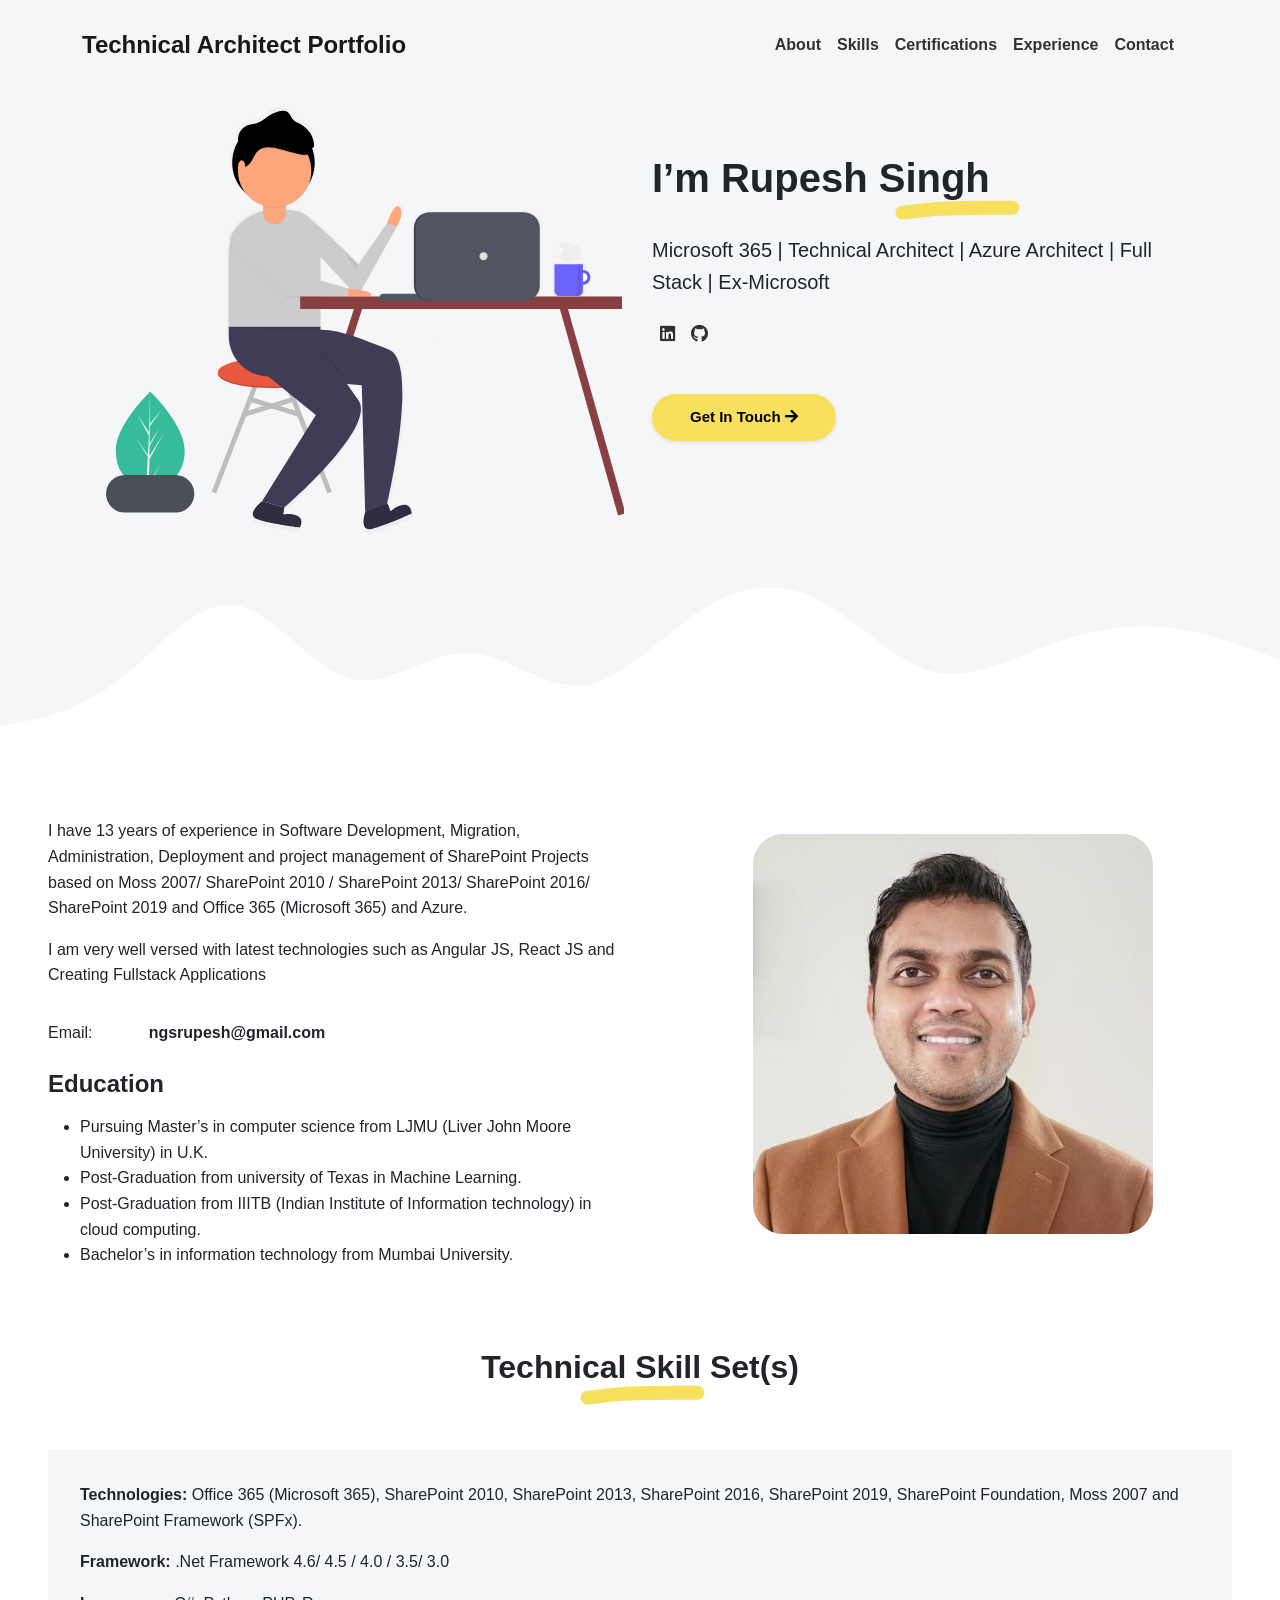
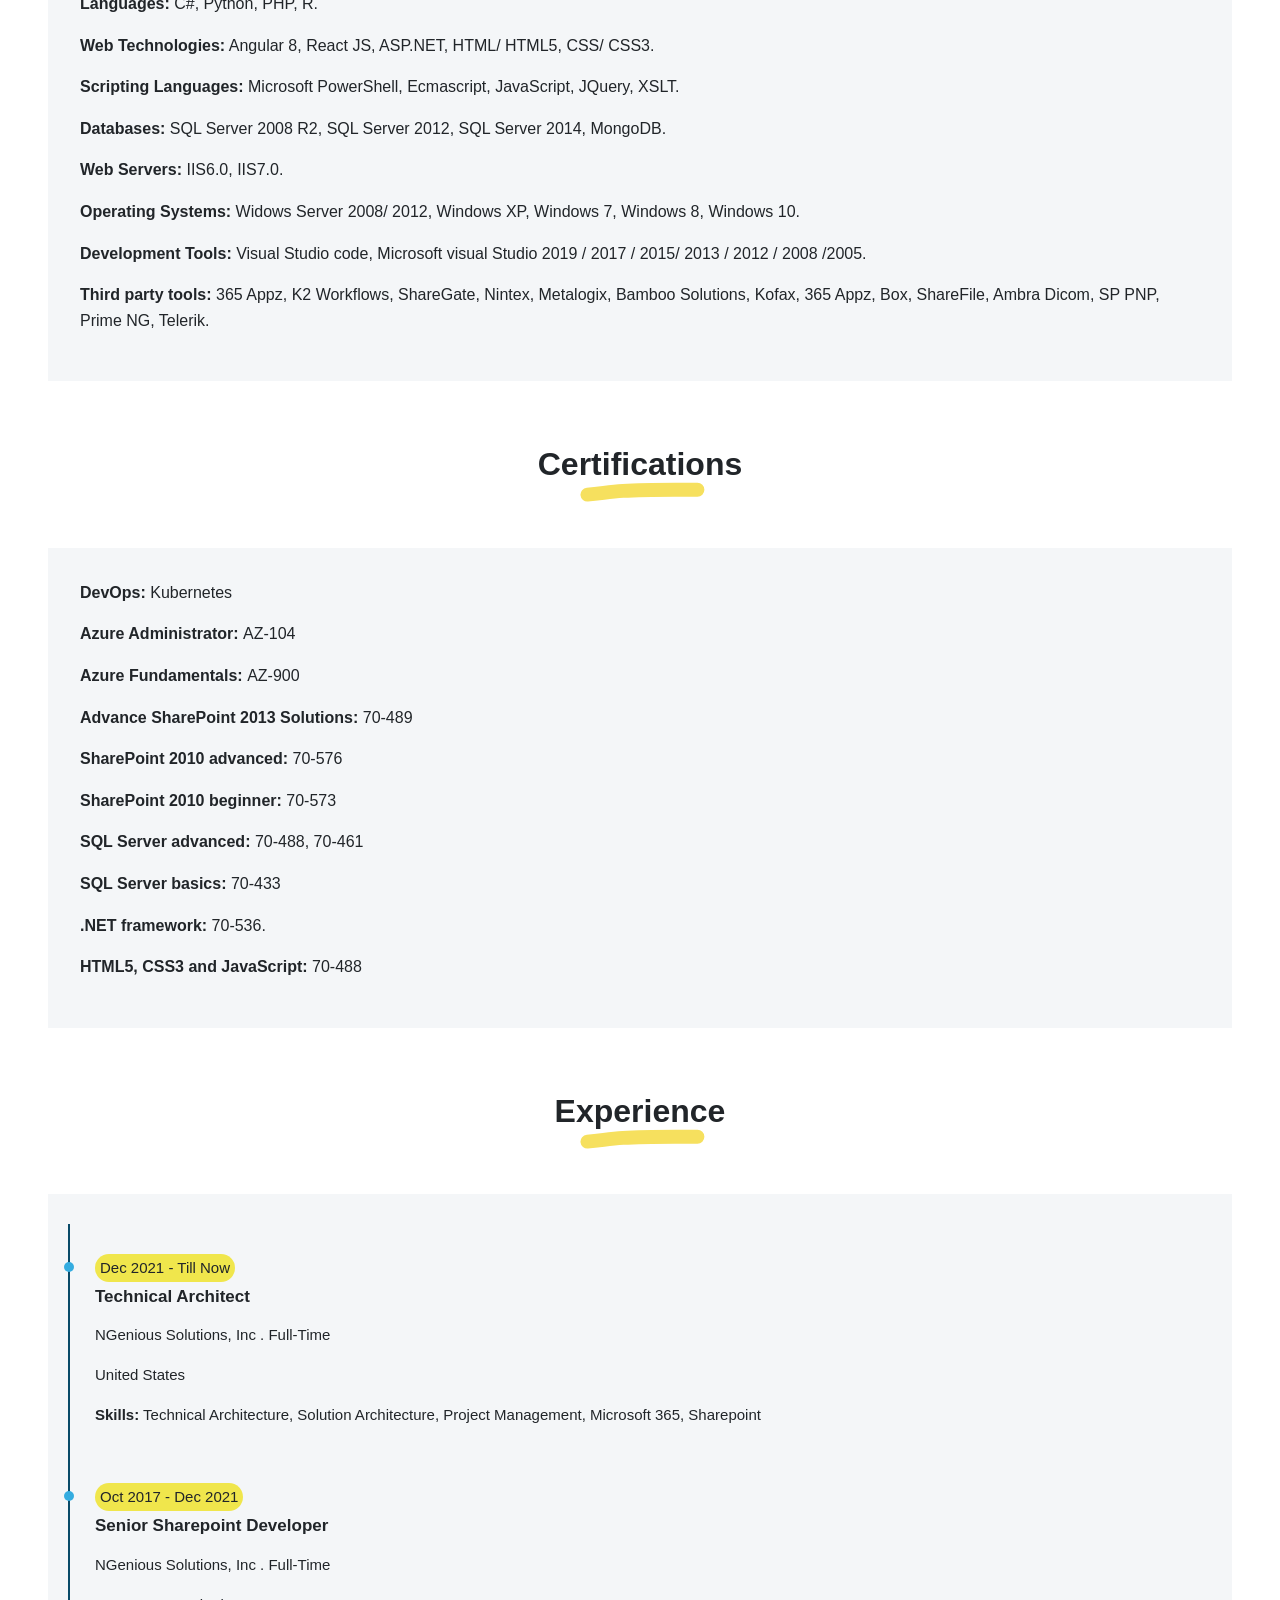
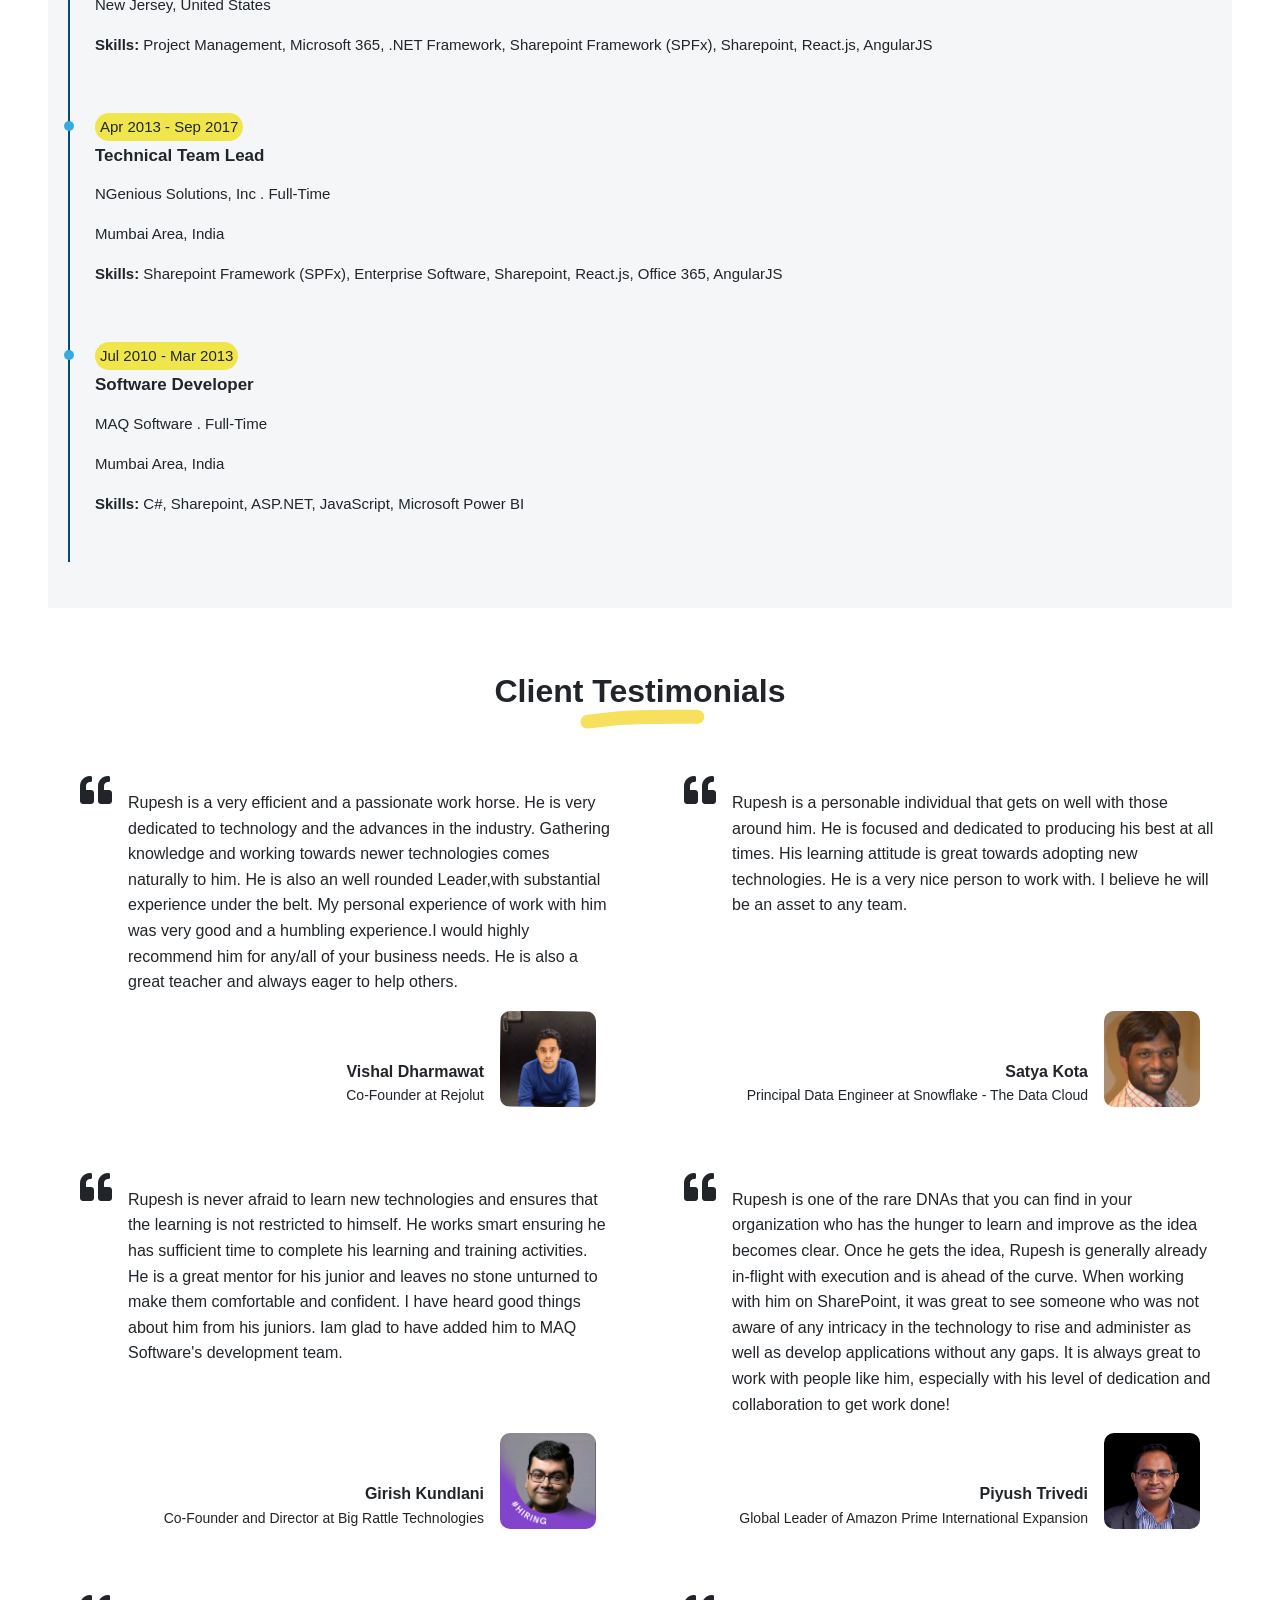
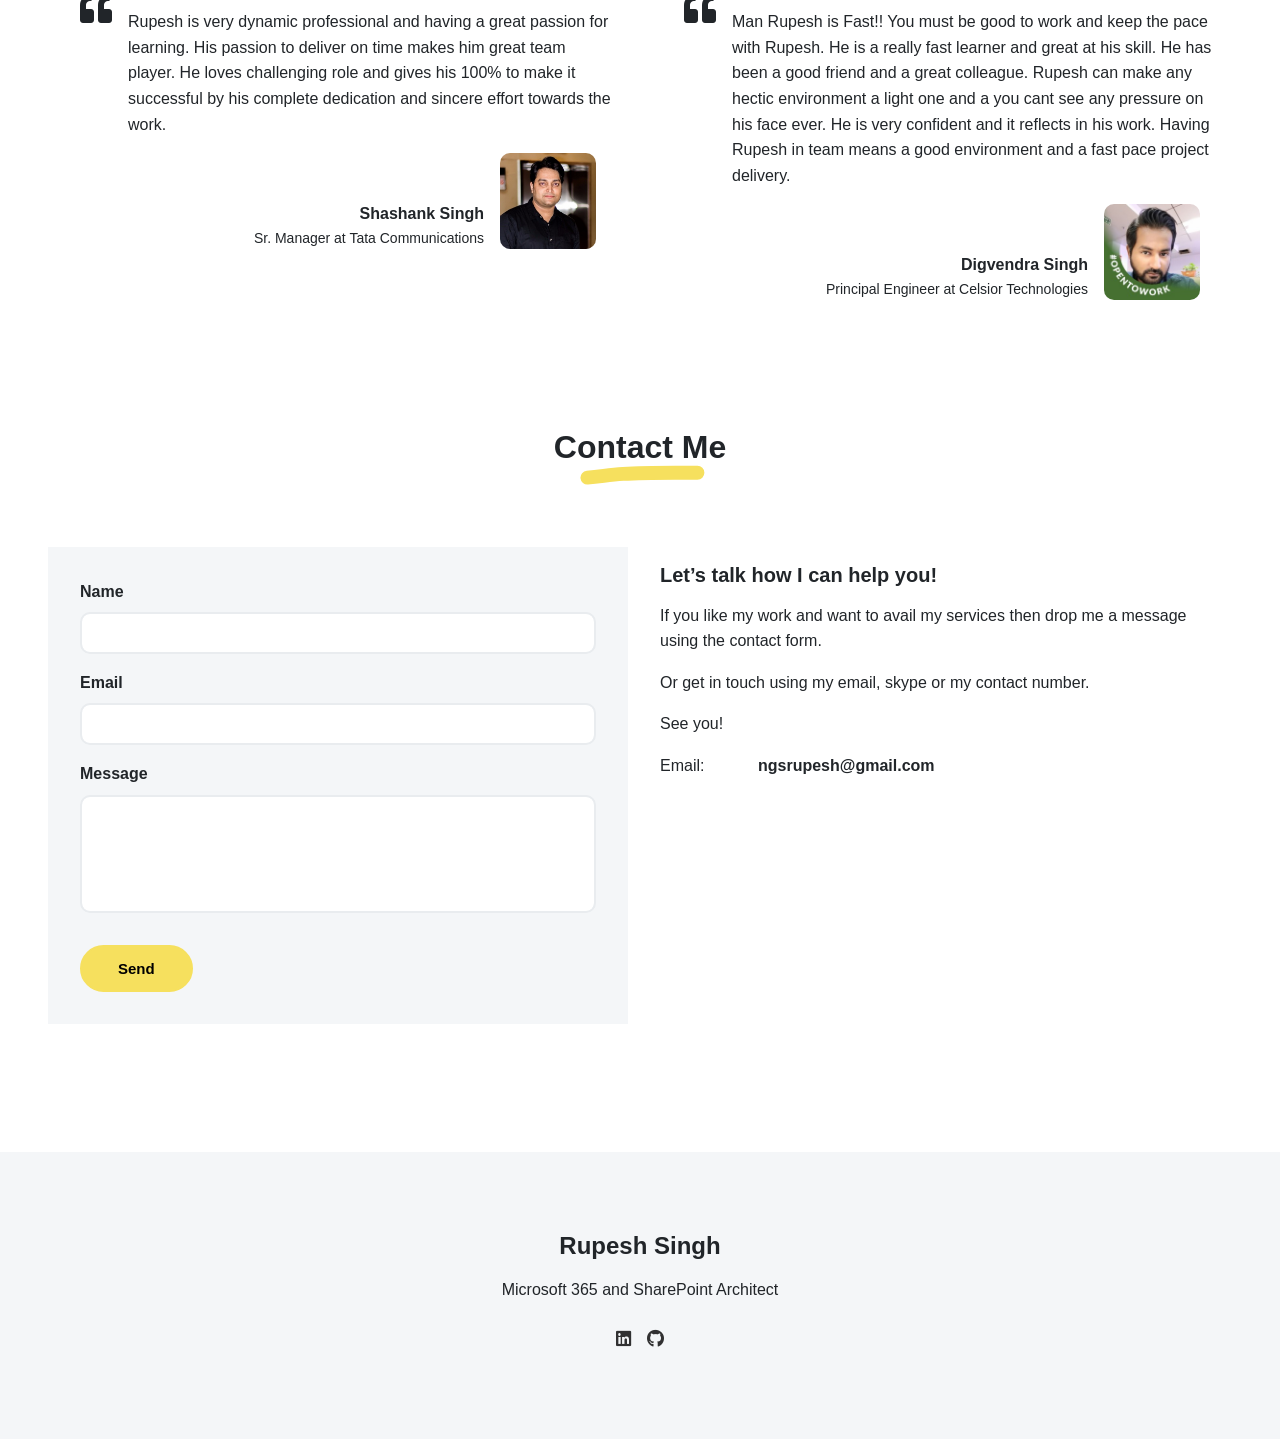
==== index.html @ b4a926d3 "first commit" ====
<!DOCTYPE html>
<html lang="en">

<head>
    <meta charset="UTF-8">
    <meta http-equiv="X-UA-Compatible" content="IE=edge">
    <meta name="viewport" content="width=device-width, initial-scale=1.0">
    <title>Technical Architect Portfolio</title>
    <link href="./css/all.min.css?ver=1.2.0" rel="stylesheet">
    <link href="./css/bootstrap-icons.css?ver=1.2.0" rel="stylesheet">
    <link href="./css/bootstrap.min.css?ver=1.2.0" rel="stylesheet">
    <link href="./css/aos.css?ver=1.2.0" rel="stylesheet">
    <link href="./css/main.css?ver=1.2.0" rel="stylesheet">
</head>

<body id="top" data-aos-easing="ease-in-out" data-aos-duration="600" data-aos-delay="0"
    data-new-gr-c-s-check-loaded="14.1087.0" data-gr-ext-installed="" style="padding-top: 69px;">
    <header class="bg-light">
        <nav class="navbar navbar-expand-lg navbar-light bg-light fixed-top shadow-sm" id="header-nav"
            role="navigation">
            <div class="container"><a class="link-dark navbar-brand site-title mb-0" href="#">Technical Architect
                    Portfolio</a>
                <button class="navbar-toggler" type="button" data-bs-toggle="collapse"
                    data-bs-target="#navbarSupportedContent" aria-controls="navbarSupportedContent"
                    aria-expanded="false" aria-label="Toggle navigation"><span
                        class="navbar-toggler-icon"></span></button>
                <div class="collapse navbar-collapse" id="navbarSupportedContent">
                    <ul class="navbar-nav ms-auto me-2">
                        <li class="nav-item"><a class="nav-link" href="#about">About</a></li>
                        <li class="nav-item"><a class="nav-link" href="#skills">Skills</a></li>
                        <li class="nav-item"><a class="nav-link" href="#certifications">Certifications</a></li>
                        <li class="nav-item"><a class="nav-link" href="#experience">Experience</a></li>
                        <li class="nav-item"><a class="nav-link" href="#contact">Contact</a></li>
                    </ul>
                </div>
            </div>
        </nav>
    </header>
    <div class="page-content">
        <div id="content">
            <header>
                <div class="cover bg-light">
                    <div class="container px-3">
                        <div class="row">
                            <div class="col-lg-6 p-2"><img class="img-fluid" src="images/hello3.svg" alt="hello"></div>
                            <div class="col-lg-6">
                                <div class="mt-5">
                                    <h1 class="intro-title marker aos-init aos-animate" data-aos="fade-left"
                                        data-aos-delay="50">I’m Rupesh Singh</h1>
                                    <p class="lead fw-normal mt-3 aos-init aos-animate" data-aos="fade-up"
                                        data-aos-delay="100">Microsoft 365 | Technical Architect | Azure Architect |
                                        Full Stack | Ex-Microsoft</p>
                                    <div class="social-nav aos-init aos-animate" data-aos="fade-up"
                                        data-aos-delay="200">
                                        <nav role="navigation">
                                            <ul class="nav justify-content-left">
                                                <li class="nav-item"><a class="nav-link"
                                                        href="https://www.linkedin.com/in/rupeshdsingh/"
                                                        title="LinkedIn"><i class="fab fa-linkedin"></i><span
                                                            class="menu-title sr-only">LinkedIn</span></a></li>
                                                <li class="nav-item"><a class="nav-link"
                                                        href="https://github.com/rupache/" title="GitHub"><i
                                                            class="fab fa-github"></i><span
                                                            class="menu-title sr-only">GitHub</span></a></li>
                                            </ul>
                                        </nav>
                                    </div>
                                    <div class="mt-3 aos-init aos-animate" data-aos="fade-up" data-aos-delay="200"><a
                                            class="btn btn-primary shadow-sm mt-1 hover-effect" href="#contact">Get In
                                            Touch <i class="fas fa-arrow-right"></i></a></div>
                                </div>
                            </div>
                        </div>
                    </div>
                </div>
                <div class="wave-bg"></div>
            </header>
            <div class="section pt-4 px-3 px-lg-4" id="about">
                <div class="container-narrow">
                    <div class="row">
                        <div class="col-md-6">
                            <p>I have 13 years of experience in Software Development, Migration, Administration,
                                Deployment and
                                project management of SharePoint Projects based on Moss 2007/ SharePoint 2010 /
                                SharePoint 2013/
                                SharePoint 2016/ SharePoint 2019 and Office 365 (Microsoft 365) and Azure.</p>
                            <p>I am very well versed with latest technologies such as Angular JS, React JS and Creating
                                Fullstack Applications</p>
                            <div class="row mt-3">
                                <div class="col-sm-2">
                                    <div class="pb-1">Email:</div>
                                </div>
                                <div class="col-sm-10">
                                    <div class="pb-1 fw-bolder">ngsrupesh@gmail.com</div>
                                </div>
                                <div>
                                    <h4 class="h4 my-2">Education</h4>
                                    <p>
                                    <ul>
                                        <li>Pursuing Master’s in computer science from LJMU (Liver John Moore
                                            University) in U.K.</li>
                                        <li>Post-Graduation from university of Texas in Machine Learning.</li>
                                        <li>Post-Graduation from IIITB (Indian Institute of Information technology) in
                                            cloud computing.</li>
                                        <li>Bachelor’s in information technology from Mumbai University.</li>
                                    </ul>
                                    </p>
                                </div>
                            </div>
                        </div>
                        <div class="col-md-5 offset-md-1 aos-init aos-animate" data-aos="fade-left"
                            data-aos-delay="100"><img class="avatar img-fluid mt-2" src="images/avatar.jfif" width="400"
                                height="400" alt="Rupesh Singh"></div>
                    </div>
                </div>
            </div>
            <div class="section px-3 px-lg-4 pt-5" id="skills">
                <div class="container-narrow">
                    <div class="text-center mb-5">
                        <h2 class="marker marker-center">Technical Skill Set(s)</h2>
                    </div>
                    <div class="bg-light p-3">
                        <p><strong>Technologies:</strong> Office 365 (Microsoft 365), SharePoint 2010, SharePoint 2013,
                            SharePoint
                            2016, SharePoint 2019, SharePoint Foundation, Moss 2007 and SharePoint Framework (SPFx).
                        </p>
                        <p>
                            <strong>Framework:</strong> .Net Framework 4.6/ 4.5 / 4.0 / 3.5/ 3.0
                        </p>
                        <p>
                            <strong>Languages:</strong> C#, Python, PHP, R.
                        </p>
                        <p>
                            <strong>Web Technologies:</strong> Angular 8, React JS, ASP.NET, HTML/ HTML5, CSS/ CSS3.
                        </p>
                        <p>
                            <strong>Scripting Languages:</strong> Microsoft PowerShell, Ecmascript, JavaScript, JQuery,
                            XSLT.
                        </p>
                        <p>
                            <strong>Databases:</strong> SQL Server 2008 R2, SQL Server 2012, SQL Server 2014, MongoDB.
                        </p>
                        <p>
                            <strong>Web Servers:</strong> IIS6.0, IIS7.0.
                        </p>
                        <p>
                            <strong>Operating Systems:</strong> Widows Server 2008/ 2012, Windows XP, Windows 7, Windows
                            8,
                            Windows 10.
                        </p>
                        <p>
                            <strong>Development Tools:</strong> Visual Studio code, Microsoft visual Studio 2019 / 2017
                            /
                            2015/
                            2013 / 2012 / 2008 /2005.
                        </p>
                        <p>
                            <strong>Third party tools:</strong> 365 Appz, K2 Workflows, ShareGate, Nintex, Metalogix,
                            Bamboo
                            Solutions, Kofax, 365 Appz, Box, ShareFile, Ambra Dicom, SP PNP, Prime NG, Telerik.
                        </p>
                    </div>
                </div>
            </div>
            <div class="section px-3 px-lg-4 pt-5" id="certifications">
                <div class="container-narrow">
                    <div class="text-center mb-5">
                        <h2 class="marker marker-center">Certifications</h2>
                    </div>
                    <div class="bg-light p-3">
                        <p><strong>DevOps: </strong> Kubernetes
                        </p>
                        <p><strong>Azure Administrator: </strong> AZ-104
                        </p>
                        <p>
                            <strong>Azure Fundamentals: </strong> AZ-900
                        </p>
                        <p>
                            <strong>Advance SharePoint 2013 Solutions:</strong> 70-489
                        </p>
                        <p>
                            <strong>SharePoint 2010 advanced:</strong> 70-576
                        </p>
                        <p>
                            <strong>SharePoint 2010 beginner:</strong> 70-573
                        </p>
                        <p>
                            <strong>SQL Server advanced:</strong> 70-488, 70-461
                        </p>
                        <p>
                            <strong>SQL Server basics:</strong> 70-433
                        </p>                       
                        <p>
                            <strong>.NET framework:</strong> 70-536.
                        </p>
                        <p>
                            <strong>HTML5, CSS3 and JavaScript:</strong> 70-488
                        </p>                        
                    </div>
                </div>
            </div>
            <div class="section px-3 px-lg-4 pt-5" id="experience">
                <div class="container-narrow">
                    <div class="text-center mb-5">
                        <h2 class="marker marker-center">Experience</h2>
                    </div>
                    <div class="timeline">
                        <ul>
                            <li>
                                <span>Dec 2021 - Till Now</span>
                                <div class="content">
                                    <h3>Technical Architect</h3>
                                    <p>NGenious Solutions, Inc . Full-Time</p>
                                    <p>United States</p>
                                    <p><strong>Skills:</strong> Technical Architecture, Solution Architecture, Project
                                        Management, Microsoft 365, Sharepoint</p>
                                </div>
                            </li>
                            <li>
                                <span>Oct 2017 - Dec 2021</span>
                                <div class="content">
                                    <h3>Senior Sharepoint Developer</h3>
                                    <p>NGenious Solutions, Inc . Full-Time</p>
                                    <p>New Jersey, United States</p>
                                    <p><strong>Skills:</strong> Project Management, Microsoft 365, .NET Framework,
                                        Sharepoint Framework (SPFx), Sharepoint, React.js, AngularJS</p>
                                </div>
                            </li>
                            <li>
                                <span>Apr 2013 - Sep 2017</span>
                                <div class="content">
                                    <h3>Technical Team Lead</h3>
                                    <p>NGenious Solutions, Inc . Full-Time</p>
                                    <p>Mumbai Area, India</p>
                                    <p><strong>Skills:</strong> Sharepoint Framework (SPFx), Enterprise Software,
                                        Sharepoint, React.js, Office 365, AngularJS</p>
                                </div>
                            </li>
                            <li>
                                <span>Jul 2010 - Mar 2013</span>
                                <div class="content">
                                    <h3>Software Developer</h3>
                                    <p>MAQ Software . Full-Time</p>
                                    <p>Mumbai Area, India</p>
                                    <p><strong>Skills:</strong> C#, Sharepoint, ASP.NET, JavaScript, Microsoft Power BI
                                    </p>
                                </div>
                            </li>
                        </ul>
                    </div>
                </div>
            </div>
            <div class="section px-3 px-lg-4 pt-5" id="testimonials">
                <div class="container-narrow">
                    <div class="text-center mb-5">
                        <h2 class="marker marker-center">Client Testimonials</h2>
                    </div>
                    <div class="row">
                        <div class="col-md-6 mb-5 aos-init aos-animate" data-aos="fade-right" data-aos-delay="100">
                            <div class="d-flex ms-md-3"><span><i class="fas fa-2x fa-quote-left"></i></span><span
                                    class="m-2">Rupesh is a very efficient and a passionate work horse. He is very
                                    dedicated to technology and the advances in the industry. Gathering knowledge and
                                    working towards newer technologies comes naturally to him.
                                    He is also an well rounded Leader,with substantial experience under the belt. My
                                    personal experience of work with him was very good and a humbling experience.I would
                                    highly recommend him for any/all of your business needs.
                                    He is also a great teacher and always eager to help others.</span></div>
                            <div class="d-flex justify-content-end align-items-end">
                                <div class="text-end me-2">
                                    <div class="fw-bolder">Vishal Dharmawat</div>
                                    <div class="text-small">Co-Founder at Rejolut</div>
                                </div><img class="me-md-3 rounded" src="images/vishal.jfif" width="96" height="96"
                                    alt="client 1">
                            </div>
                        </div>
                        <div class="col-md-6 mb-5 aos-init aos-animate" data-aos="fade-left" data-aos-delay="300">
                            <div class="d-flex ms-md-3"><span><i class="fas fa-2x fa-quote-left"></i></span><span
                                    class="m-2">Rupesh is a personable individual that gets on well with those around
                                    him. He is focused and dedicated to producing his best at all times. His learning
                                    attitude is great towards adopting new technologies. He is a very nice person to
                                    work with. I believe he will be an asset to any team.
                                    <br><br><br><br>
                                </span></div>
                            <div class="d-flex justify-content-end align-items-end">
                                <div class="text-end me-2">
                                    <div class="fw-bolder">Satya Kota</div>
                                    <div class="text-small">Principal Data Engineer at Snowflake - The Data Cloud</div>
                                </div><img class="me-md-3 rounded" src="images/satya.jpg" width="96" height="96"
                                    alt="client 1">
                            </div>
                        </div>
                        <div class="col-md-6 mb-5 aos-init aos-animate" data-aos="fade-right" data-aos-delay="200">
                            <div class="d-flex ms-md-3"><span><i class="fas fa-2x fa-quote-left"></i></span><span
                                    class="m-2">Rupesh is never afraid to learn new technologies and ensures that the
                                    learning is not restricted to himself. He works smart ensuring he has sufficient
                                    time to complete his learning and training activities. He is a great mentor for his
                                    junior and leaves no stone unturned to make them comfortable and confident. I have
                                    heard good things about him from his juniors. Iam glad to have added him to MAQ
                                    Software's development team.
                                    <br><br><br>
                                </span></div>
                            <div class="d-flex justify-content-end align-items-end">
                                <div class="text-end me-2">
                                    <div class="fw-bolder">Girish Kundlani</div>
                                    <div class="text-small">Co-Founder and Director at Big Rattle Technologies</div>
                                </div><img class="me-md-3 rounded" src="images/girish.jfif" width="96" height="96"
                                    alt="client 1">
                            </div>
                        </div>
                        <div class="col-md-6 mb-5 aos-init aos-animate" data-aos="fade-left" data-aos-delay="400">
                            <div class="d-flex ms-md-3"><span><i class="fas fa-2x fa-quote-left"></i></span><span
                                    class="m-2">Rupesh is one of the rare DNAs that you can find in your organization
                                    who has the hunger to learn and improve as the idea becomes clear. Once he gets the
                                    idea, Rupesh is generally already in-flight with execution and is ahead of the
                                    curve. When working with him on SharePoint, it was great to see someone who was not
                                    aware of any intricacy in the technology to rise and administer as well as develop
                                    applications without any gaps. It is always great to work with people like him,
                                    especially with his level of dedication and collaboration to get work done!</span>
                            </div>
                            <div class="d-flex justify-content-end align-items-end">
                                <div class="text-end me-2">
                                    <div class="fw-bolder">Piyush Trivedi</div>
                                    <div class="text-small">Global Leader of Amazon Prime International Expansion
                                    </div>
                                </div><img class="me-md-3 rounded" src="images/piyush.jfif" width="96" height="96"
                                    alt="client 1">
                            </div>
                        </div>
                        <div class="col-md-6 mb-5 aos-init aos-animate" data-aos="fade-left" data-aos-delay="400">
                            <div class="d-flex ms-md-3"><span><i class="fas fa-2x fa-quote-left"></i></span><span
                                    class="m-2">Rupesh is very dynamic professional and having a great passion for
                                    learning. His passion to deliver on time makes him great team player. He loves
                                    challenging role and gives his 100% to make it successful by his complete dedication
                                    and sincere effort towards the work.</span>
                            </div>
                            <div class="d-flex justify-content-end align-items-end">
                                <div class="text-end me-2">
                                    <div class="fw-bolder">Shashank Singh</div>
                                    <div class="text-small">Sr. Manager at Tata Communications
                                    </div>
                                </div><img class="me-md-3 rounded" src="images/Shashank.jpg" width="96" height="96"
                                    alt="client 1">
                            </div>
                        </div>
                        <div class="col-md-6 mb-5 aos-init aos-animate" data-aos="fade-left" data-aos-delay="400">
                            <div class="d-flex ms-md-3"><span><i class="fas fa-2x fa-quote-left"></i></span><span
                                    class="m-2">Man Rupesh is Fast!! You must be good to work and keep the pace with
                                    Rupesh. He is a really fast learner and great at his skill. He has been a good
                                    friend and a great colleague. Rupesh can make any hectic environment a light one and
                                    a you cant see any pressure on his face ever. He is very confident and it reflects
                                    in his work. Having Rupesh in team means a good environment and a fast pace project
                                    delivery.</span>
                            </div>
                            <div class="d-flex justify-content-end align-items-end">
                                <div class="text-end me-2">
                                    <div class="fw-bolder">Digvendra Singh</div>
                                    <div class="text-small">Principal Engineer at Celsior Technologies
                                    </div>
                                </div><img class="me-md-3 rounded" src="images/digvendra.jpg" width="96" height="96"
                                    alt="client 1">
                            </div>
                        </div>
                    </div>
                </div>
            </div>
            <div class="section px-2 px-lg-4 pb-4 pt-5 mb-5" id="contact">
                <div class="container-narrow">
                    <div class="text-center mb-5">
                        <h2 class="marker marker-center">Contact Me</h2>
                    </div>
                    <div class="row">
                        <div class="col-md-6 aos-init aos-animate" data-aos="zoom-in" data-aos-delay="100">
                            <div class="bg-light my-2 p-3 pt-2">
                                <form action="https://formspree.io/f/mgeqjgwg" method="POST">
                                    <div class="form-group my-2">
                                        <label for="name" class="form-label fw-bolder">Name</label>
                                        <input class="form-control" type="text" id="name" name="name" required="">
                                    </div>
                                    <div class="form-group my-2">
                                        <label for="email" class="form-label fw-bolder">Email</label>
                                        <input class="form-control" type="email" id="email" name="_replyto" required="">
                                    </div>
                                    <div class="form-group my-2">
                                        <label for="message" class="form-label fw-bolder">Message</label>
                                        <textarea class="form-control" style="resize: none;" id="message" name="message"
                                            rows="4" required=""></textarea>
                                    </div>
                                    <button class="btn btn-primary mt-2" type="submit">Send</button>
                                </form>
                            </div>
                        </div>
                        <div class="col-md-6 aos-init aos-animate" data-aos="fade-left" data-aos-delay="300">
                            <div class="mt-3 px-1">
                                <div class="h5">Let’s talk how I can help you!</div>
                                <p>If you like my work and want to avail my services then drop me a message using the
                                    contact form. </p>
                                <p>Or get in touch using my email, skype or my contact number.</p>
                                <p>See you!</p>
                            </div>
                            <div class="mt-53 px-1">
                                <div class="row">
                                    <div class="col-sm-2">
                                        <div class="pb-1">Email:</div>
                                    </div>
                                    <div class="col-sm-10">
                                        <div class="pb-1 fw-bolder">ngsrupesh@gmail.com</div>
                                    </div>
                                </div>
                            </div>
                        </div>
                    </div>
                </div>
            </div>
            <footer class="pt-4 pb-4 text-center bg-light">
                <div class="container">
                    <div class="my-3">
                        <div class="h4">Rupesh Singh</div>
                        <p>Microsoft 365 and SharePoint Architect</p>
                        <div class="social-nav">
                            <nav role="navigation">
                                <ul class="nav justify-content-center">
                                    <li class="nav-item"><a class="nav-link"
                                            href="https://www.linkedin.com/in/rupeshdsingh/" title="LinkedIn"><i
                                                class="fab fa-linkedin"></i><span
                                                class="menu-title sr-only">LinkedIn</span></a></li>
                                    <li class="nav-item"><a class="nav-link" href="https://github.com/rupache/"
                                            title="GitHub"><i class="fab fa-github"></i><span
                                                class="menu-title sr-only">GitHub</span></a></li>
                                </ul>
                            </nav>
                        </div>
                    </div>
                </div>
            </footer>
        </div>
    </div>
    <div id="scrolltop" style="visibility: visible; opacity: 1;"><a class="btn btn-secondary" href="#top">
            <span class="icon"><i class="fas fa-angle-up fa-x"></i></span></a>
    </div>
    <script src="./scripts/imagesloaded.pkgd.min.js?ver=1.2.0"></script>
    <script src="./scripts/masonry.pkgd.min.js?ver=1.2.0"></script>
    <script src="./scripts/BigPicture.min.js?ver=1.2.0"></script>
    <script src="./scripts/purecounter.min.js?ver=1.2.0"></script>
    <script src="./scripts/bootstrap.bundle.min.js?ver=1.2.0"></script>
    <script src="./scripts/aos.min.js?ver=1.2.0"></script>
    <script src="./scripts/main.js?ver=1.2.0"></script>
    <script src="./scripts/beacon.min.js"></script>
</body>

</html>
---- css/main.css ----
html,
body {
  overflow-x: hidden;
}

/**
 * Enable smooth scrolling on the whole document
 */
html {
  scroll-behavior: smooth;
}

/**
 * Disable smooth scrolling when users have prefers-reduced-motion enabled
 */
@media screen and (prefers-reduced-motion: reduce) {
  html {
    scroll-behavior: auto;
  }
}

/**
 * Add .section to every anchored element for scroll margin
 */
.section {
  scroll-margin-top: 2rem;
}

/* Header */
.site-title {
  font-size: 1.5rem;
  font-weight: 700;
  line-height: 3rem;
  text-decoration: none;
}

@media (min-width: 48em) {
  .site-title {
    float: left;
  }
}

.nav-link {
  font-weight: 700;
  color: rgba(0, 0, 0, 0.8) !important;
}

.social-nav .nav-link {
  padding: 0 0.5rem;
  font-size: 1.1rem;
  line-height: 2.5rem;
}

.nav-link:hover,
.nav-link:focus,
.active .nav-link {
  color: rgba(0, 0, 0, 0.6) !important;
}

/* Hero (intro) section */
.intro-title {
  font-weight: 800;
}

@-webkit-keyframes animateWave {
  0% {
    transform: scale(1, 0);
  }

  100% {
    transform: scale(1, 1);
  }
}

@keyframes animateWave {
  0% {
    transform: scale(1, 0);
  }

  100% {
    transform: scale(1, 1);
  }
}

.wave-bg {
  display: block;
  height: 220px;
  width: 100%;
  min-width: 600px;
  transform-origin: top;
  -webkit-animation: animateWave 2000ms cubic-bezier(0.23, 1, 0.32, 1) forwards;
  animation: animateWave 2000ms cubic-bezier(0.23, 1, 0.32, 1) forwards;
  background-image: url("../images/wave-bg.svg");
  background-position: center;
  background-repeat: no-repeat;
}

img.avatar {
  border-radius: 30px;
}

/* Masonary grid for portfolio */
.grid:after {
  content: '';
  display: block;
  clear: both;
}

/* Grid Item */
.grid-sizer,
.grid-item {
  width: 100%;
}

.grid-item {
  padding-bottom: 12px;
}

@media (min-width: 48em) {

  .grid-sizer,
  .grid-item {
    width: 25%;
  }

  .grid-item {
    float: left;
    padding: 6px;
  }
}

.grid-item img {
  display: block;
  width: 100%;
  max-width: 100%;
}

/* Portfolio */
.portolio-section .container {
  padding: 0;
}

.portfolio-item {
  position: relative;
  overflow: hidden;
  text-align: center;
  margin: 0;
}

.portfolio-item figcaption {
  position: absolute;
  top: auto;
  bottom: 0;
  left: 0;
  width: 100%;
  padding: 12px;
  background: rgba(255, 255, 255, 0.75);
  transition: transform 0.35s;
  transform: translate3d(0, 100%, 0);
}

.portfolio-item figcaption h4 {
  color: #222;
  font-size: 16px;
  text-transform: uppercase;
  font-weight: 700;
  margin-bottom: 3px;
}

.portfolio-item figcaption p {
  color: #444;
  font-size: 14px;
  font-weight: 600;
  margin-bottom: 0;
}

.portfolio-item:hover figcaption {
  transform: translate3d(0, 0, 0);
}

/* Portolio Caption */
#bp_container .bp-xc {
  background: #F6E05E !important;
}

#bp_caption a {
  text-decoration: none;
}

/* Footer section */
footer a:not(.nav-link) {
  color: inherit;
  font-weight: 600;
  text-decoration: none;
  cursor: pointer;
}

/* Scroll Top */
#scrolltop {
  display: block;
  visibility: hidden;
  opacity: 0;
  transition: visibility 0s, opacity 0.5s ease-in;
  position: fixed;
  bottom: 20px;
  right: 20px;
}

#scrolltop .btn {
  padding: 3px 11px;
  border-radius: 50%;
}

/* Additional utility styles */
.container-narrow {
  max-width: 1350px;
  margin: 0 auto;
}

.container-narrow1 {
  max-width: 700px;
  margin: 0 auto;
}

.text-small {
  font-size: 0.875rem;
}

.text-uppercase {
  letter-spacing: 0.05em;
}

.hover-effect {
  transition: transform .18s ease-in-out;
}

.hover-effect:hover {
  transform: translateY(-2px);
}

.marker {
  position: relative;
  display: inline;
  width: auto;
}

.marker-center {
  padding-right: 0;
}

.marker:after {
  content: "";
  width: 125px;
  height: 30px;
  position: absolute;
  bottom: -30px;
  right: -30px;
  background-image: url("../images/marker.svg");
  background-repeat: no-repeat;
}

.marker-center:after {
  bottom: -30px;
  left: 50%;
  margin-left: -60px;
}

@media (max-width: 575.98px) {
  .marker {
    padding-right: 0;
  }

  .marker:after {
    bottom: -30px;
    left: 50%;
    margin-left: -60px;
  }
}

.entry-title a {
  text-decoration: none;
}

@import url('https://fonts.googleapis.com/css2?family=Poppins&display=swap');

.timeline {
  background-color: #f4f6f8 !important;
  color: #212529;
  padding: 30px 20px;
}

.timeline ul {
  list-style-type: none;
  border-left: 2px solid #094a68;
  padding: 10px 5px;
}

.timeline ul li {
  padding: 20px 20px;
  position: relative;
  cursor: pointer;
  transition: .5s;
}

.timeline ul li span {
  display: inline-block;
  background-color: #f0e64c;
  border-radius: 25px;
  padding: 2px 5px;
  font-size: 15px;
  text-align: center;
}

.timeline ul li .content h3 {
  color: #212529;
  font-size: 17px;
  padding-top: 5px;
}

.timeline ul li .content p {
  font-size: 15px;
}

.timeline ul li:before {
  position: absolute;
  content: '';
  width: 10px;
  height: 10px;
  background-color: #34ace0;
  border-radius: 50%;
  left: -11px;
  top: 28px;
  transition: .5s;
}

.timeline ul li:hover {
  background-color: white;
}

.timeline ul li:hover:before {
  background-color: #0F0;
  box-shadow: 0px 0px 10px 2px #0F0;
}

@media (max-width:300px) {
  .timeline {
    width: 100%;
    padding: 30px 5px 30px 10px;
  }

  .timeline ul li .content h3 {
    color: #34ace0;
    font-size: 15px;
  }

}
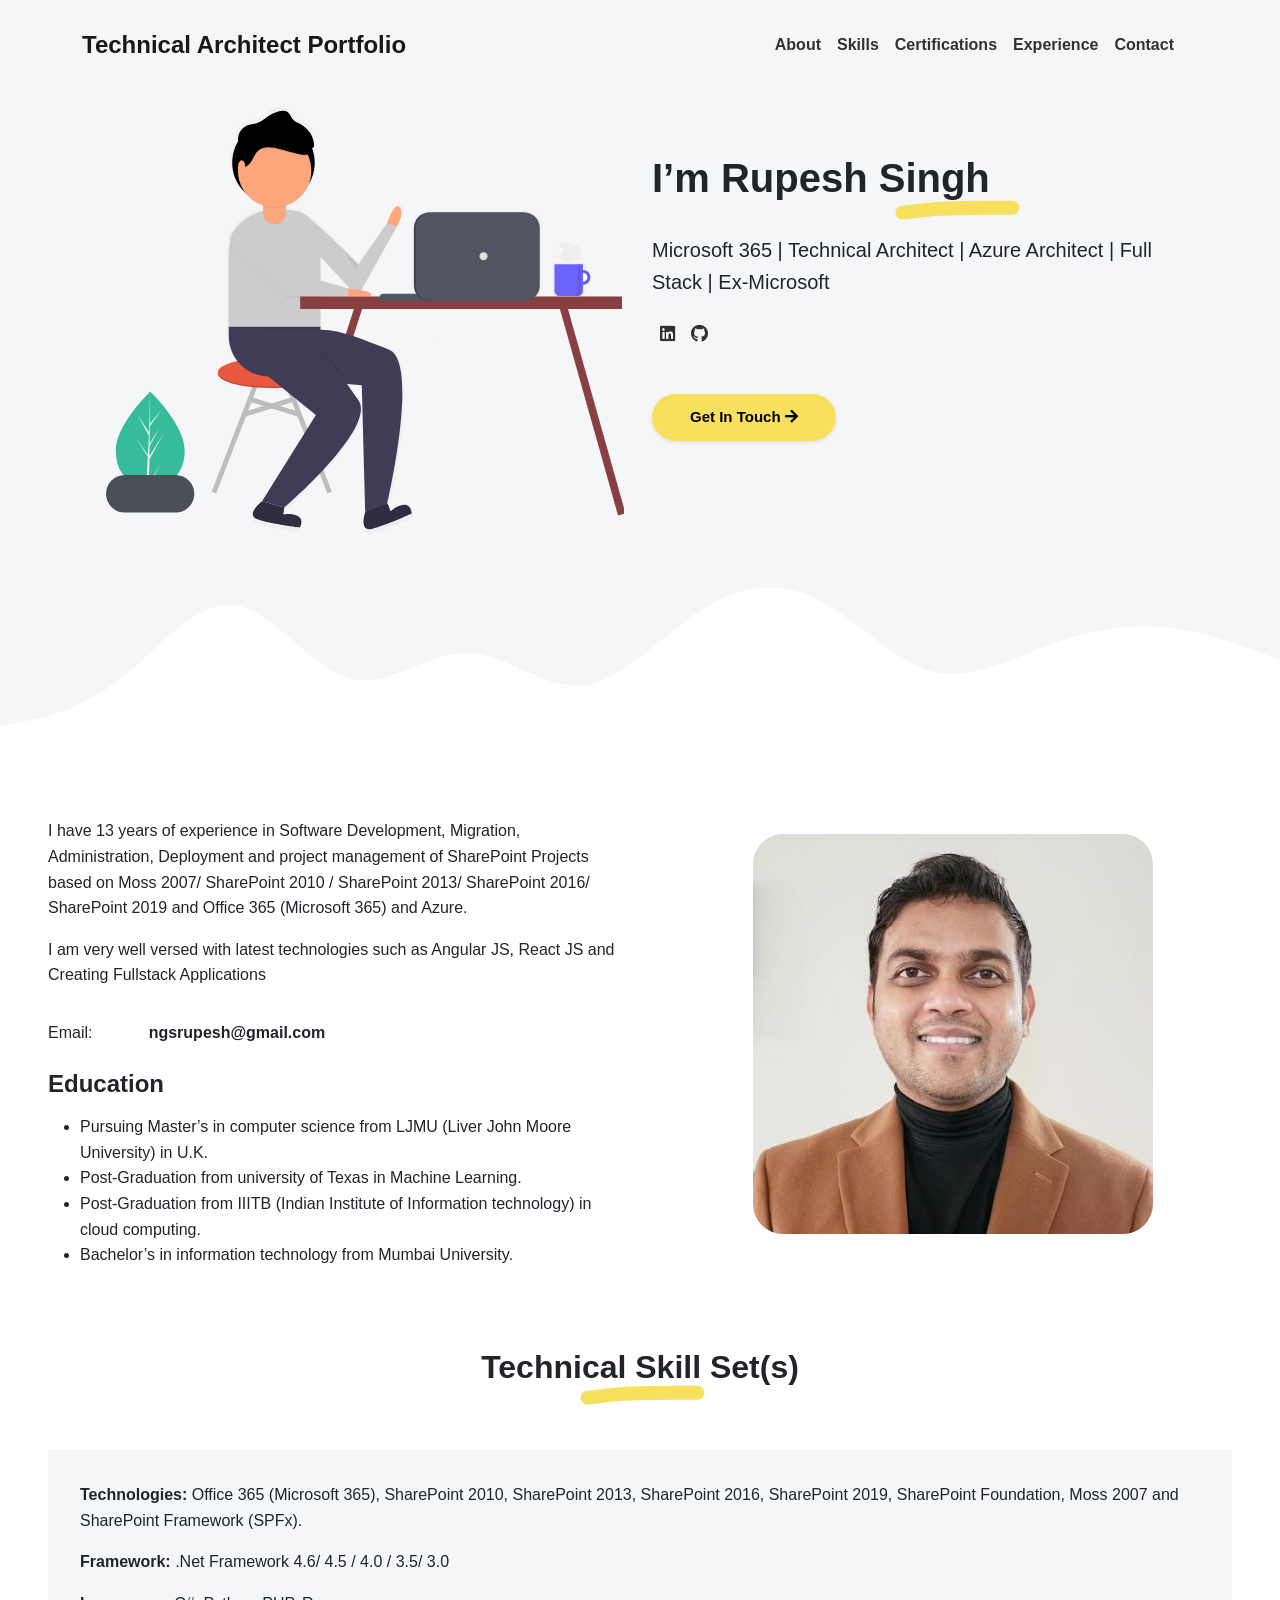
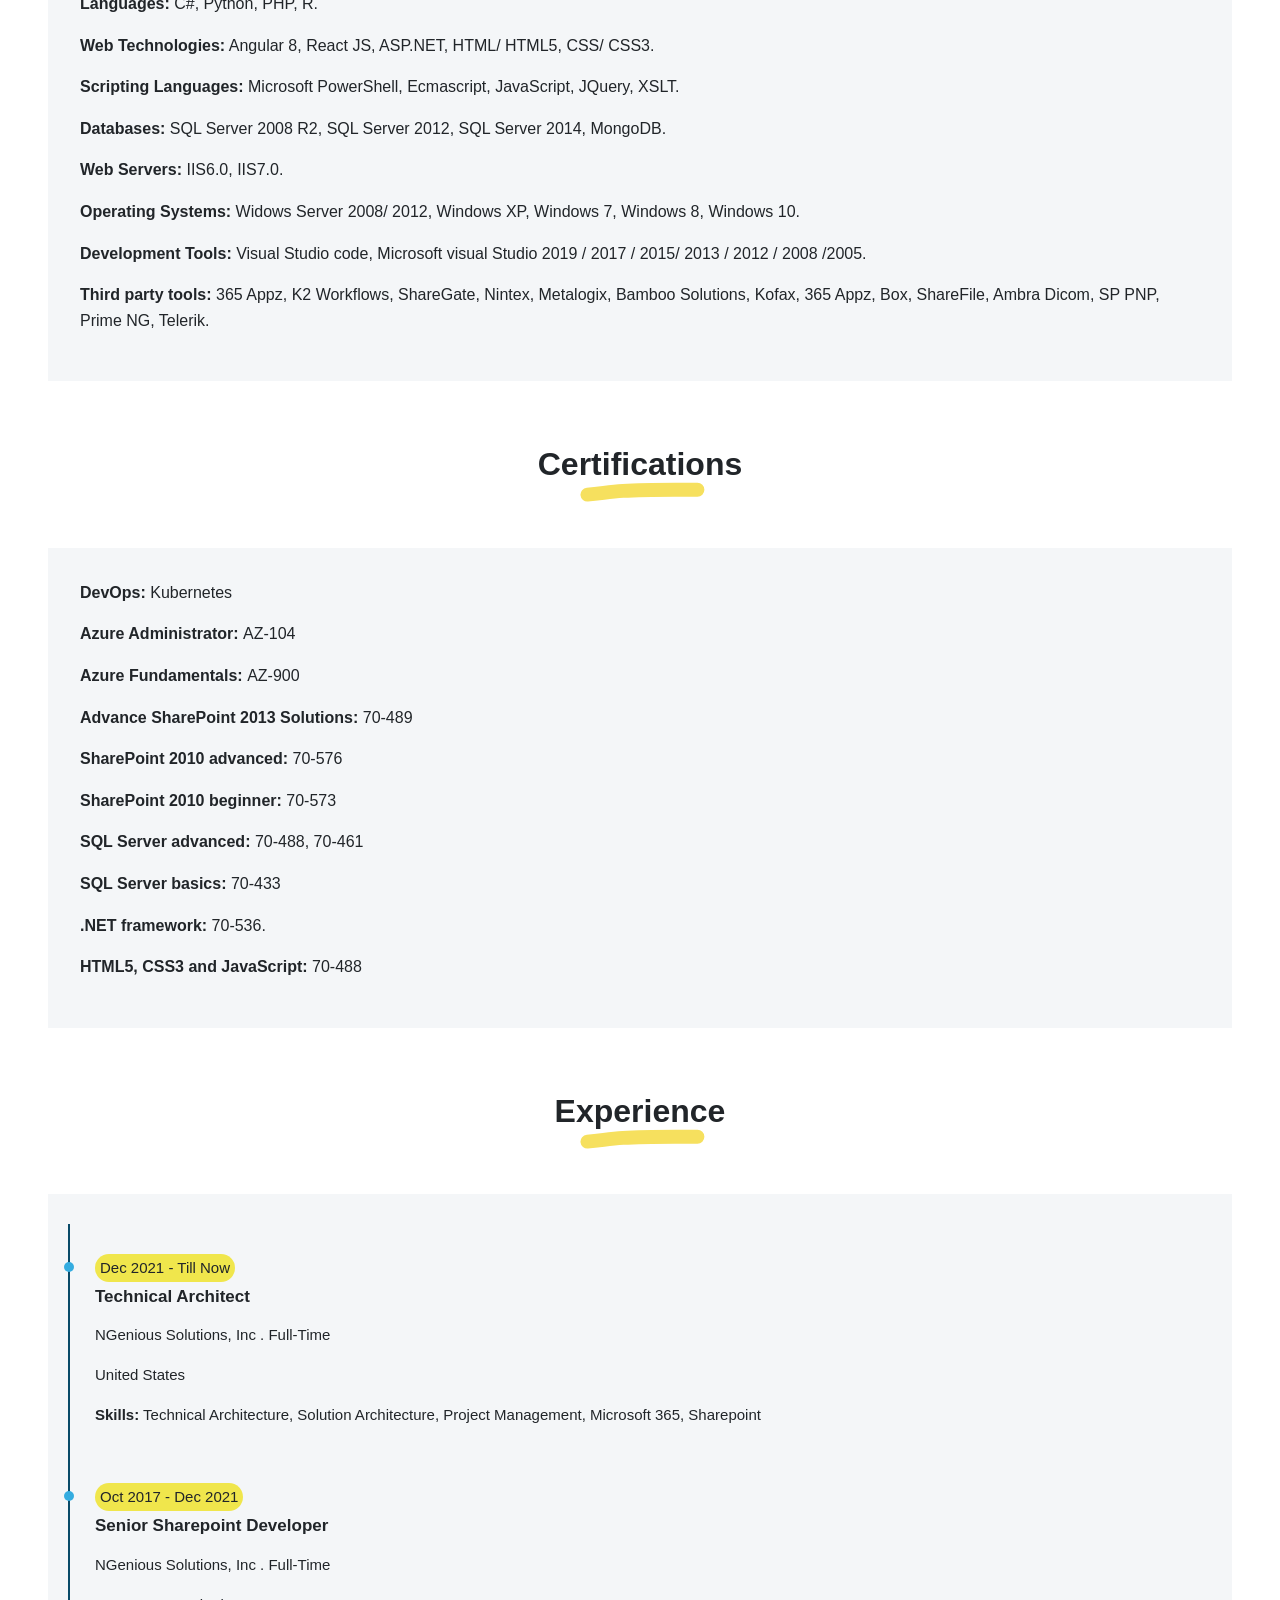
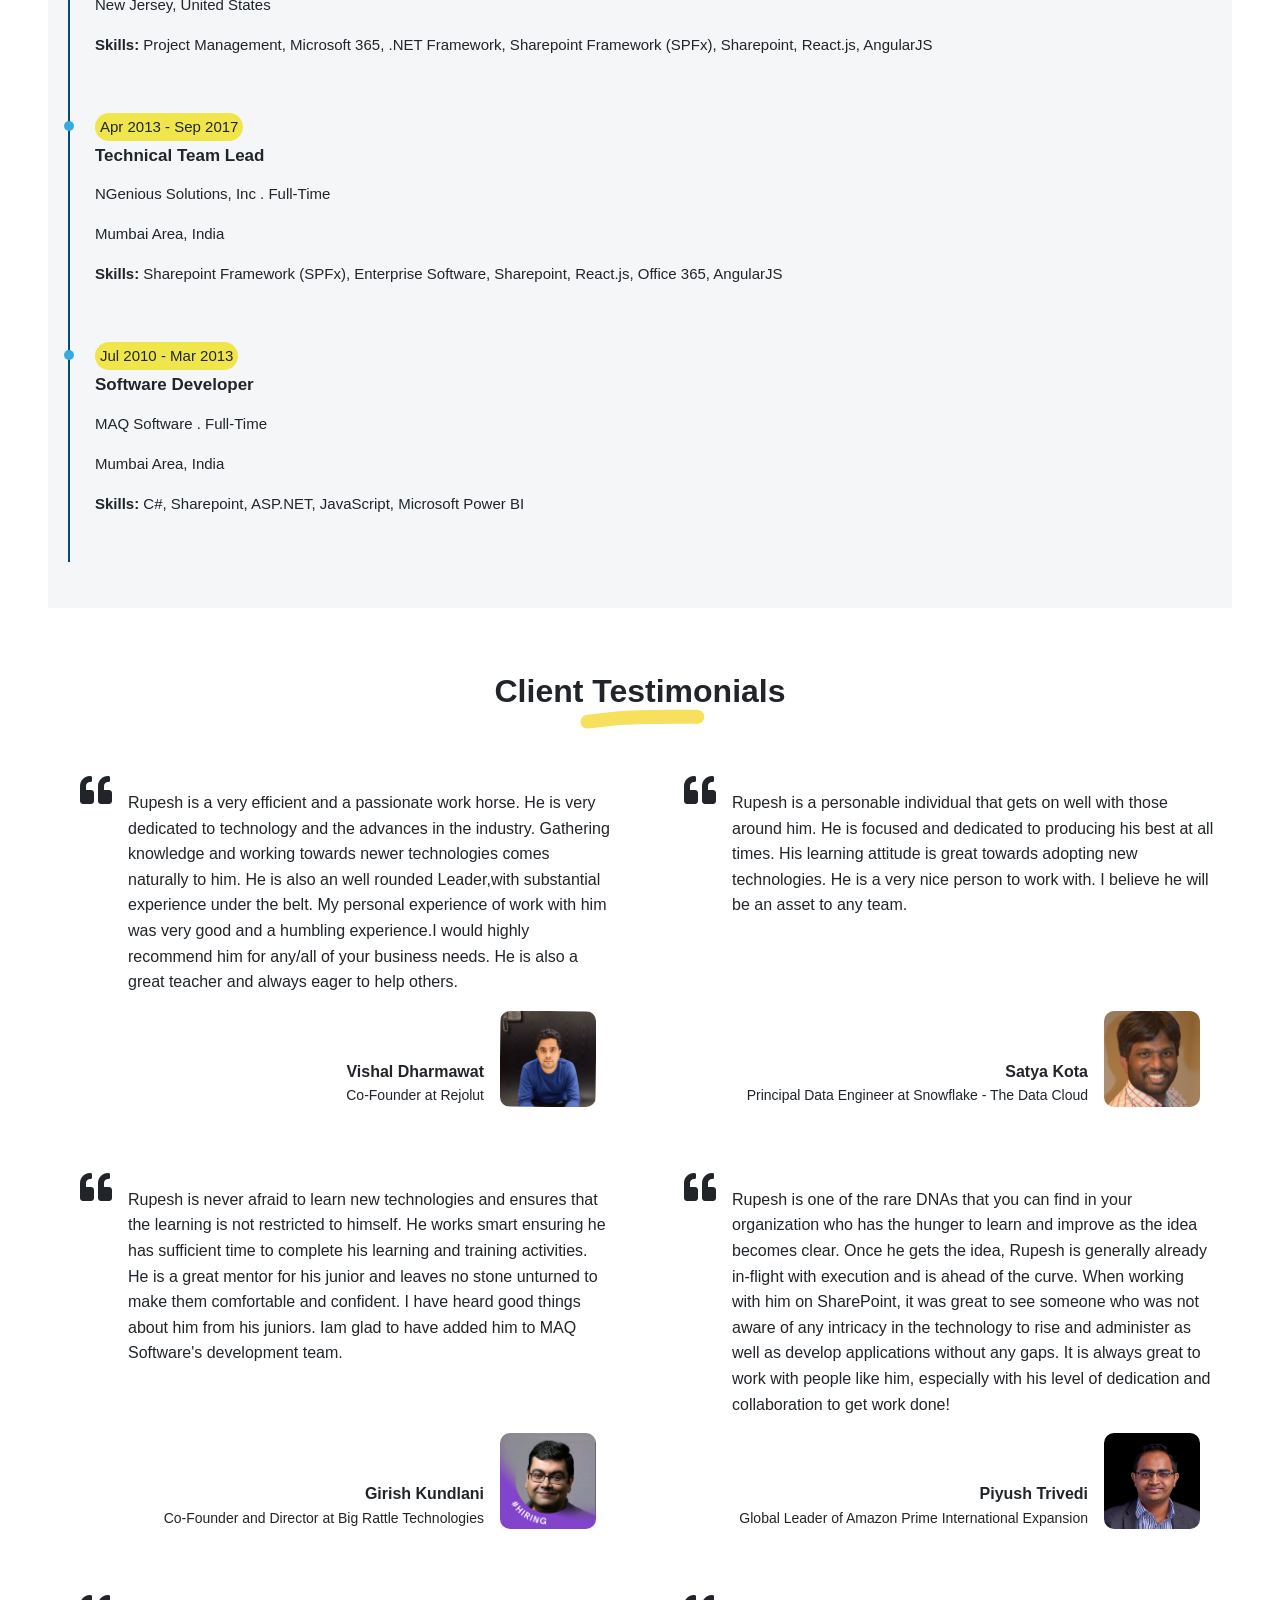
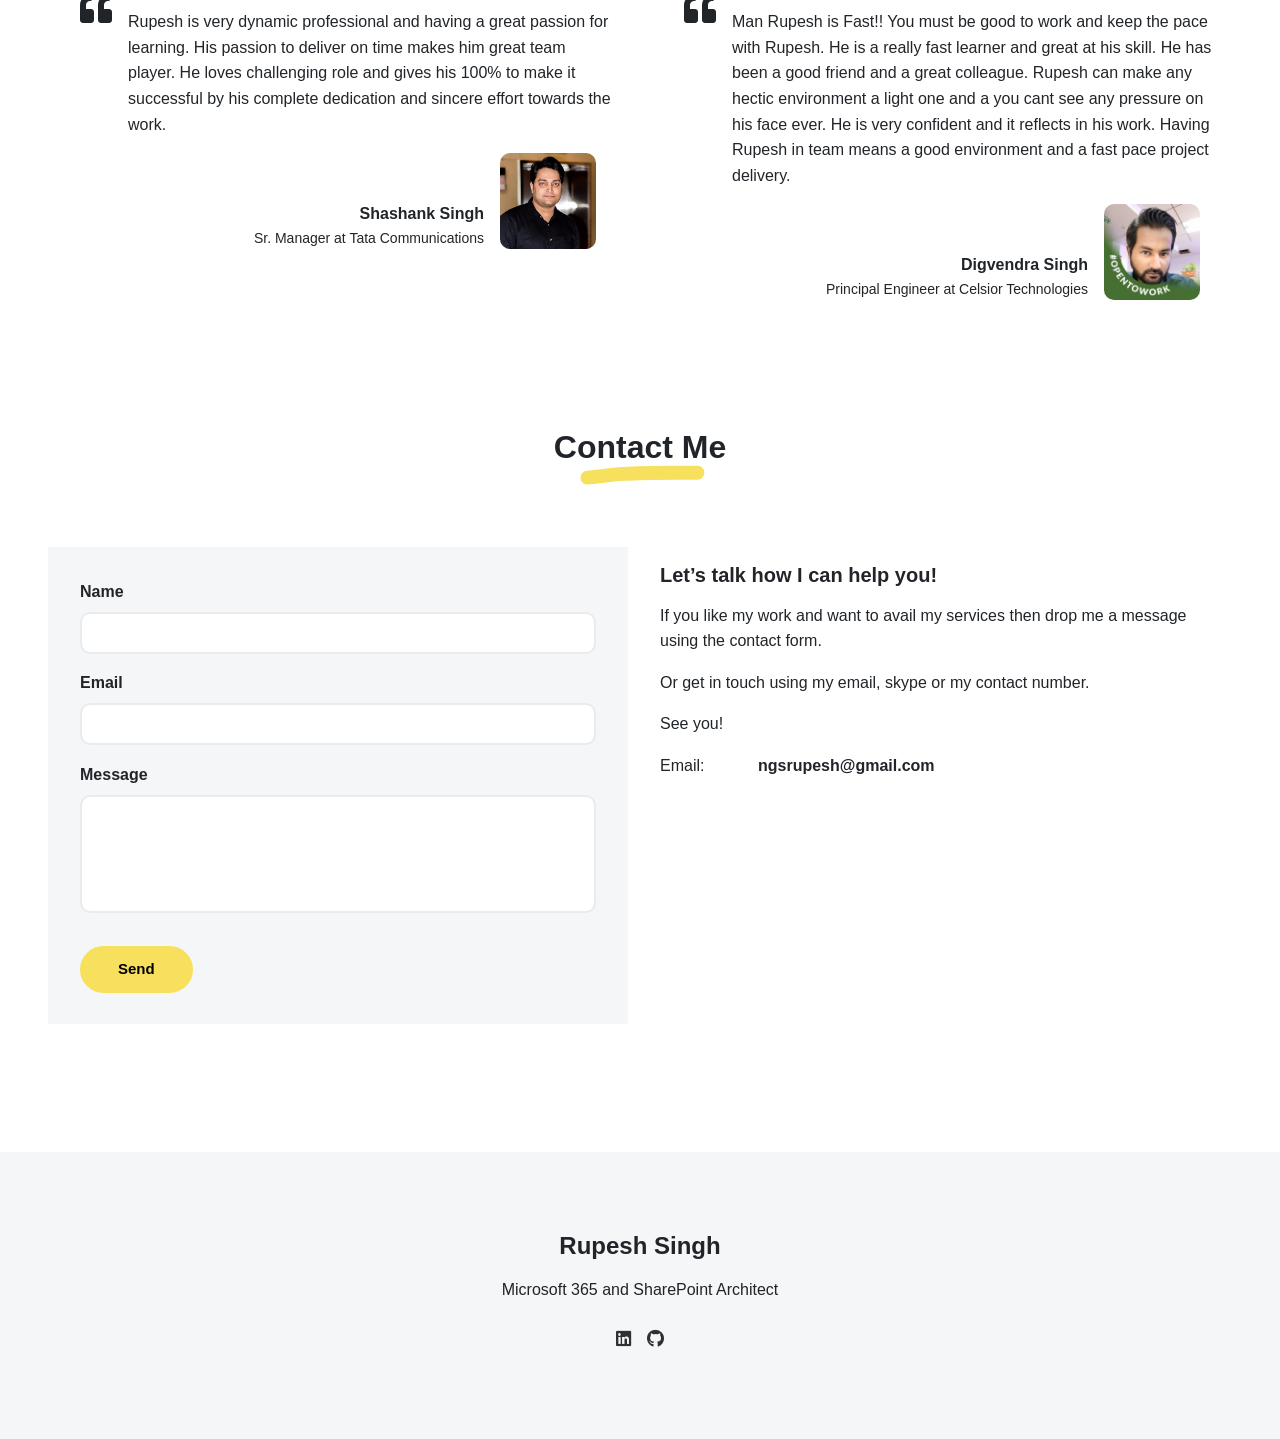
==== commit 3dd572ee: "Rename _index.html to index.html" ====
--- a/index.html
+++ b/index.html
@@ -447,4 +447,4 @@
     <script src="./scripts/beacon.min.js"></script>
 </body>
 
-</html>+</html>
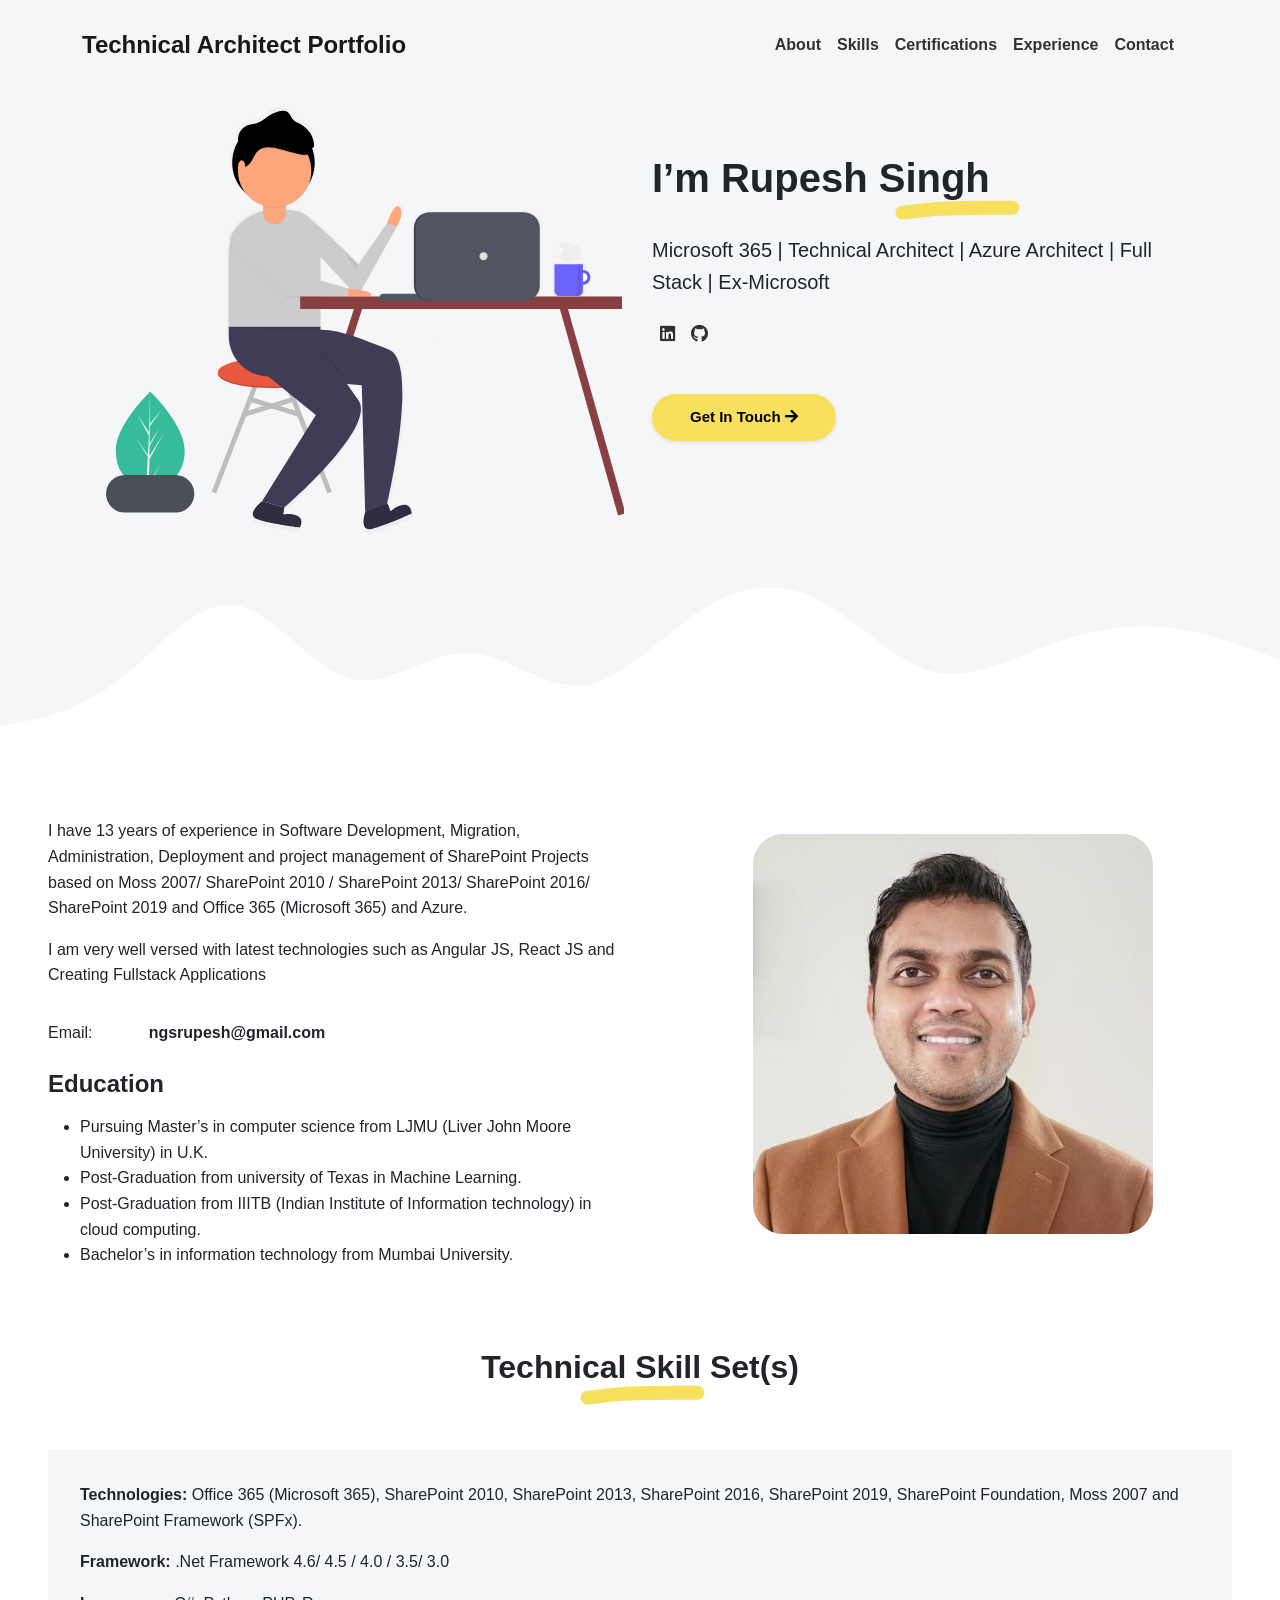
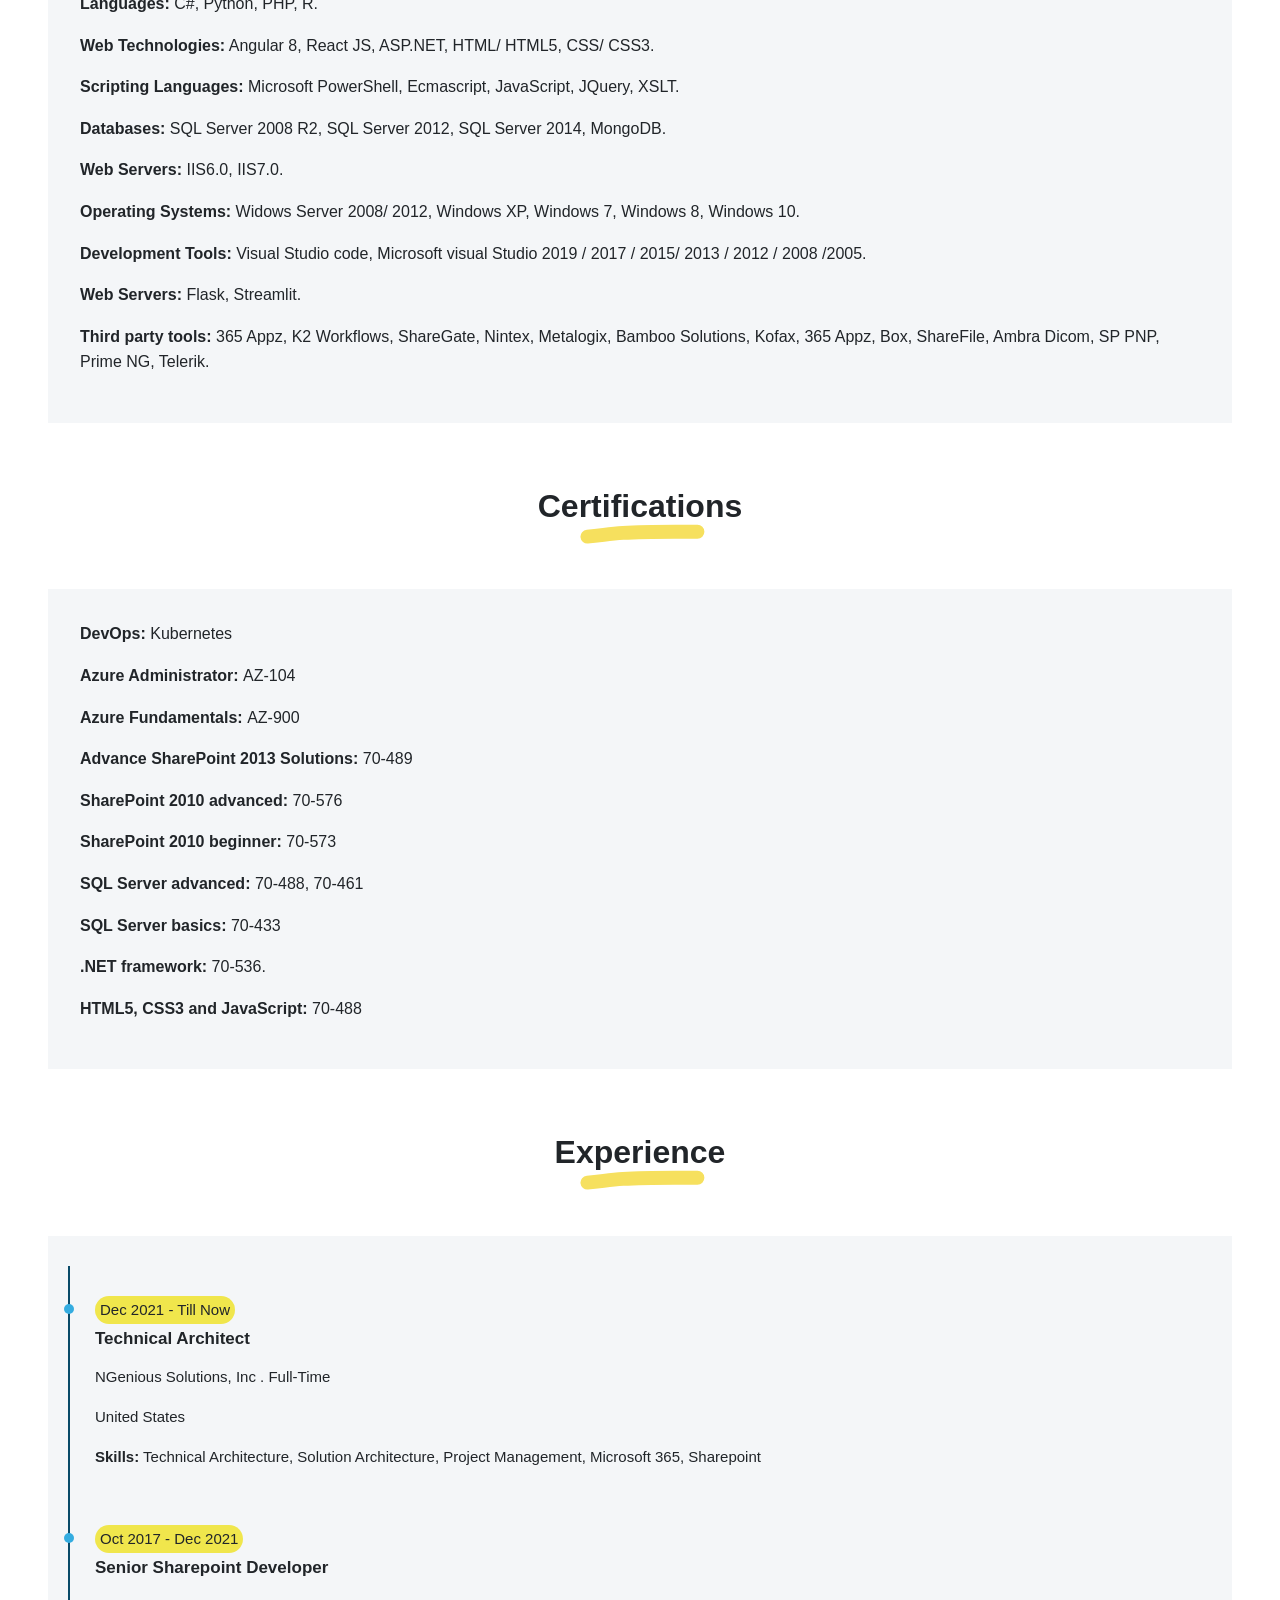
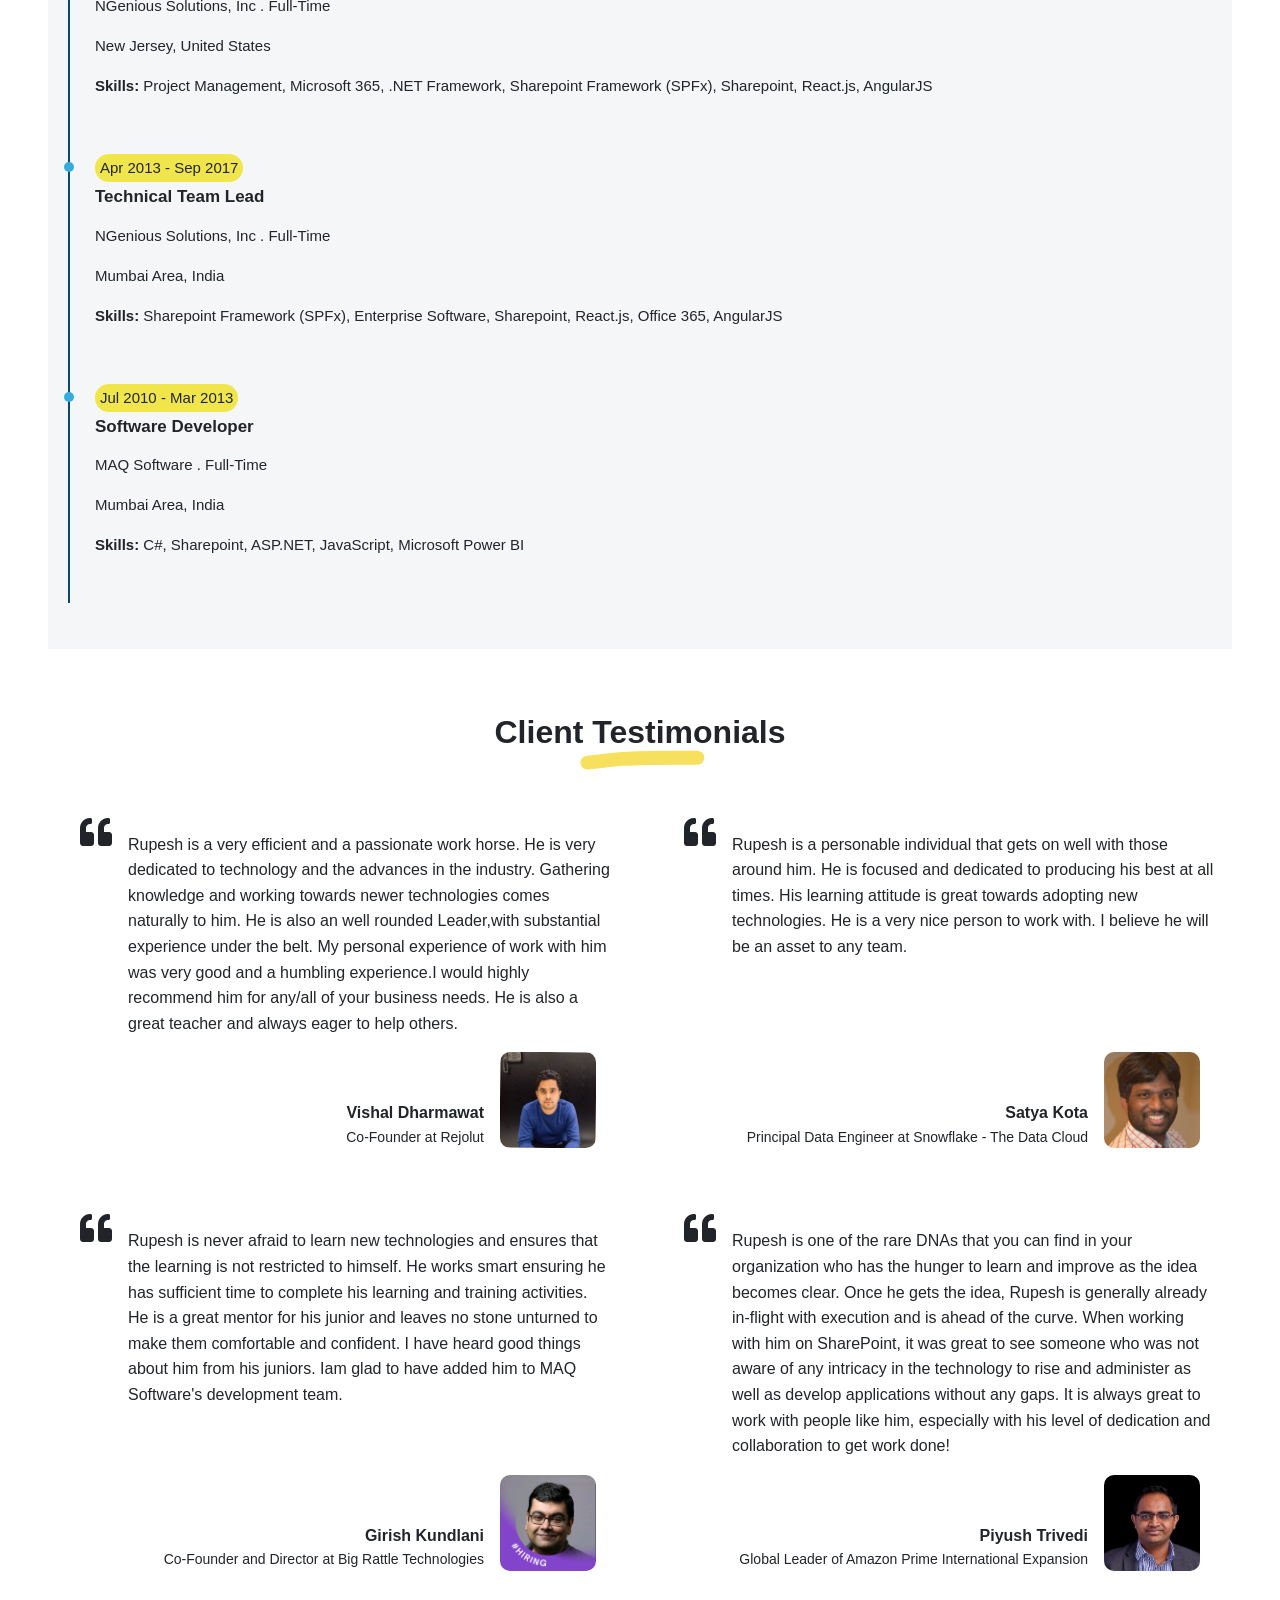
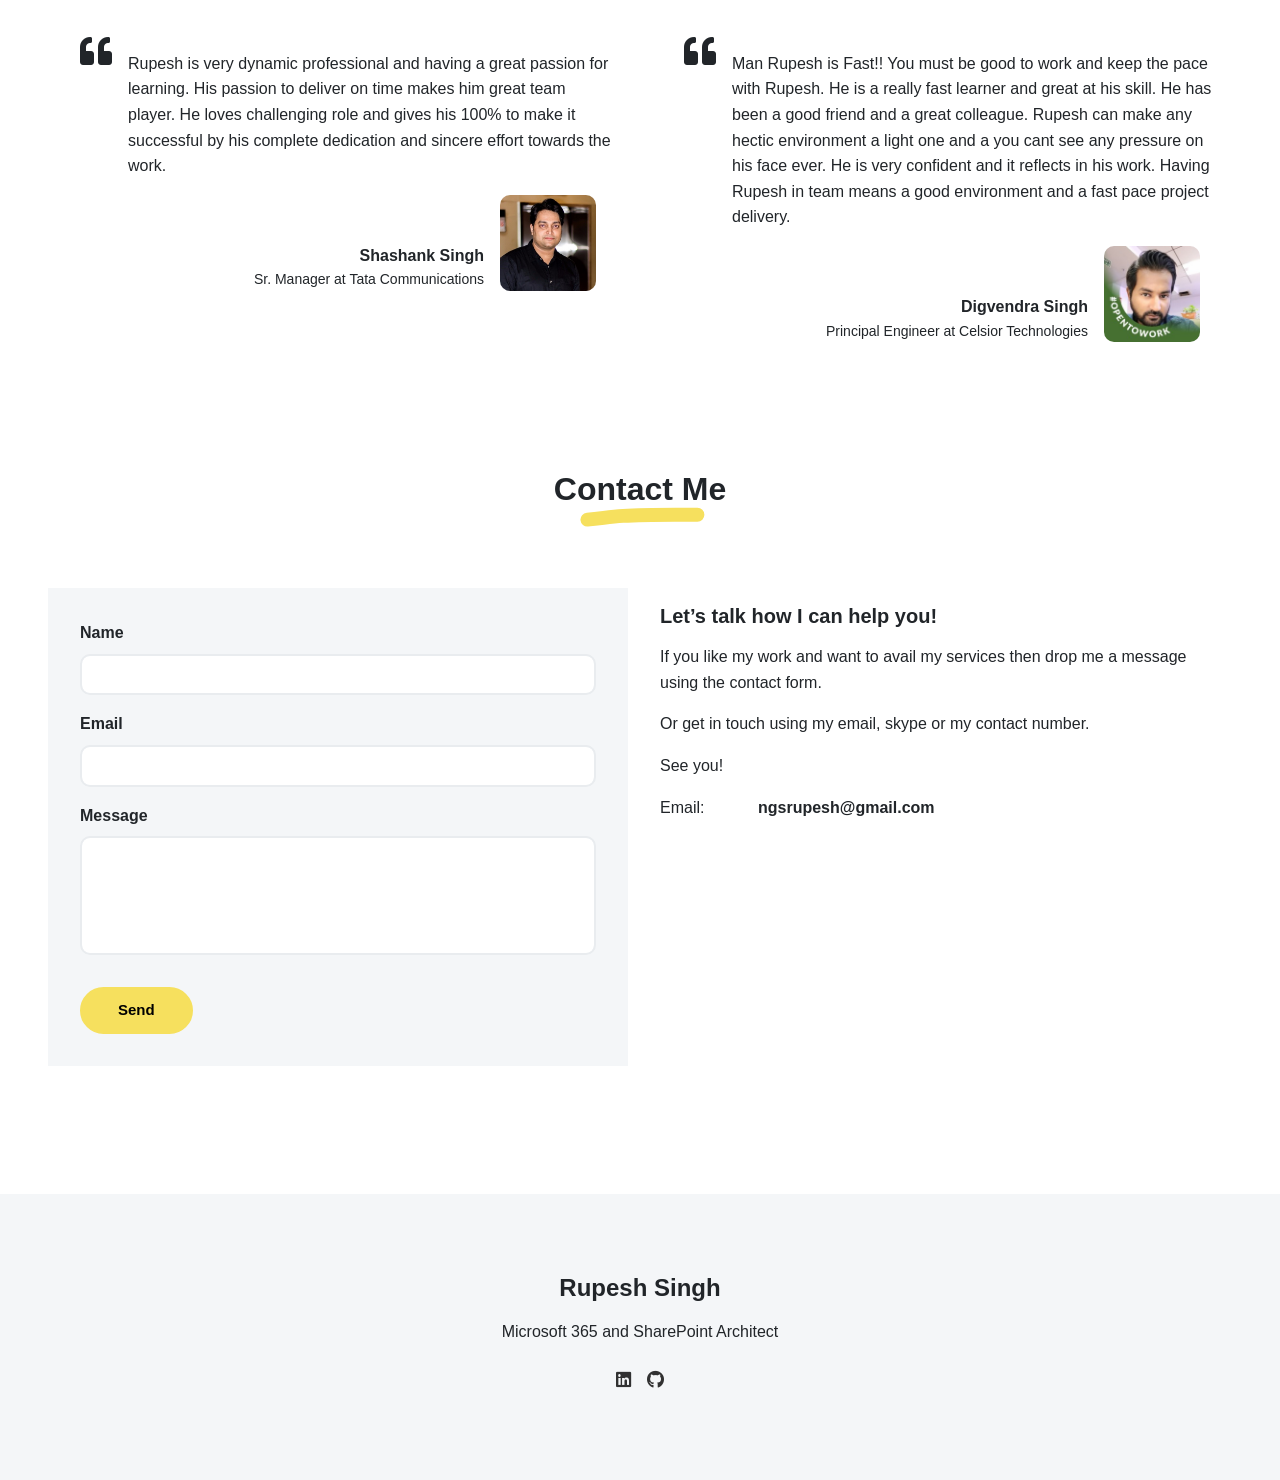
==== commit 8c134e8f: "Update index.html" ====
--- a/index.html
+++ b/index.html
@@ -155,6 +155,9 @@
                             2013 / 2012 / 2008 /2005.
                         </p>
                         <p>
+                            <strong>Web Servers:</strong> Flask, Streamlit.
+                        </p>
+                        <p>
                             <strong>Third party tools:</strong> 365 Appz, K2 Workflows, ShareGate, Nintex, Metalogix,
                             Bamboo
                             Solutions, Kofax, 365 Appz, Box, ShareFile, Ambra Dicom, SP PNP, Prime NG, Telerik.
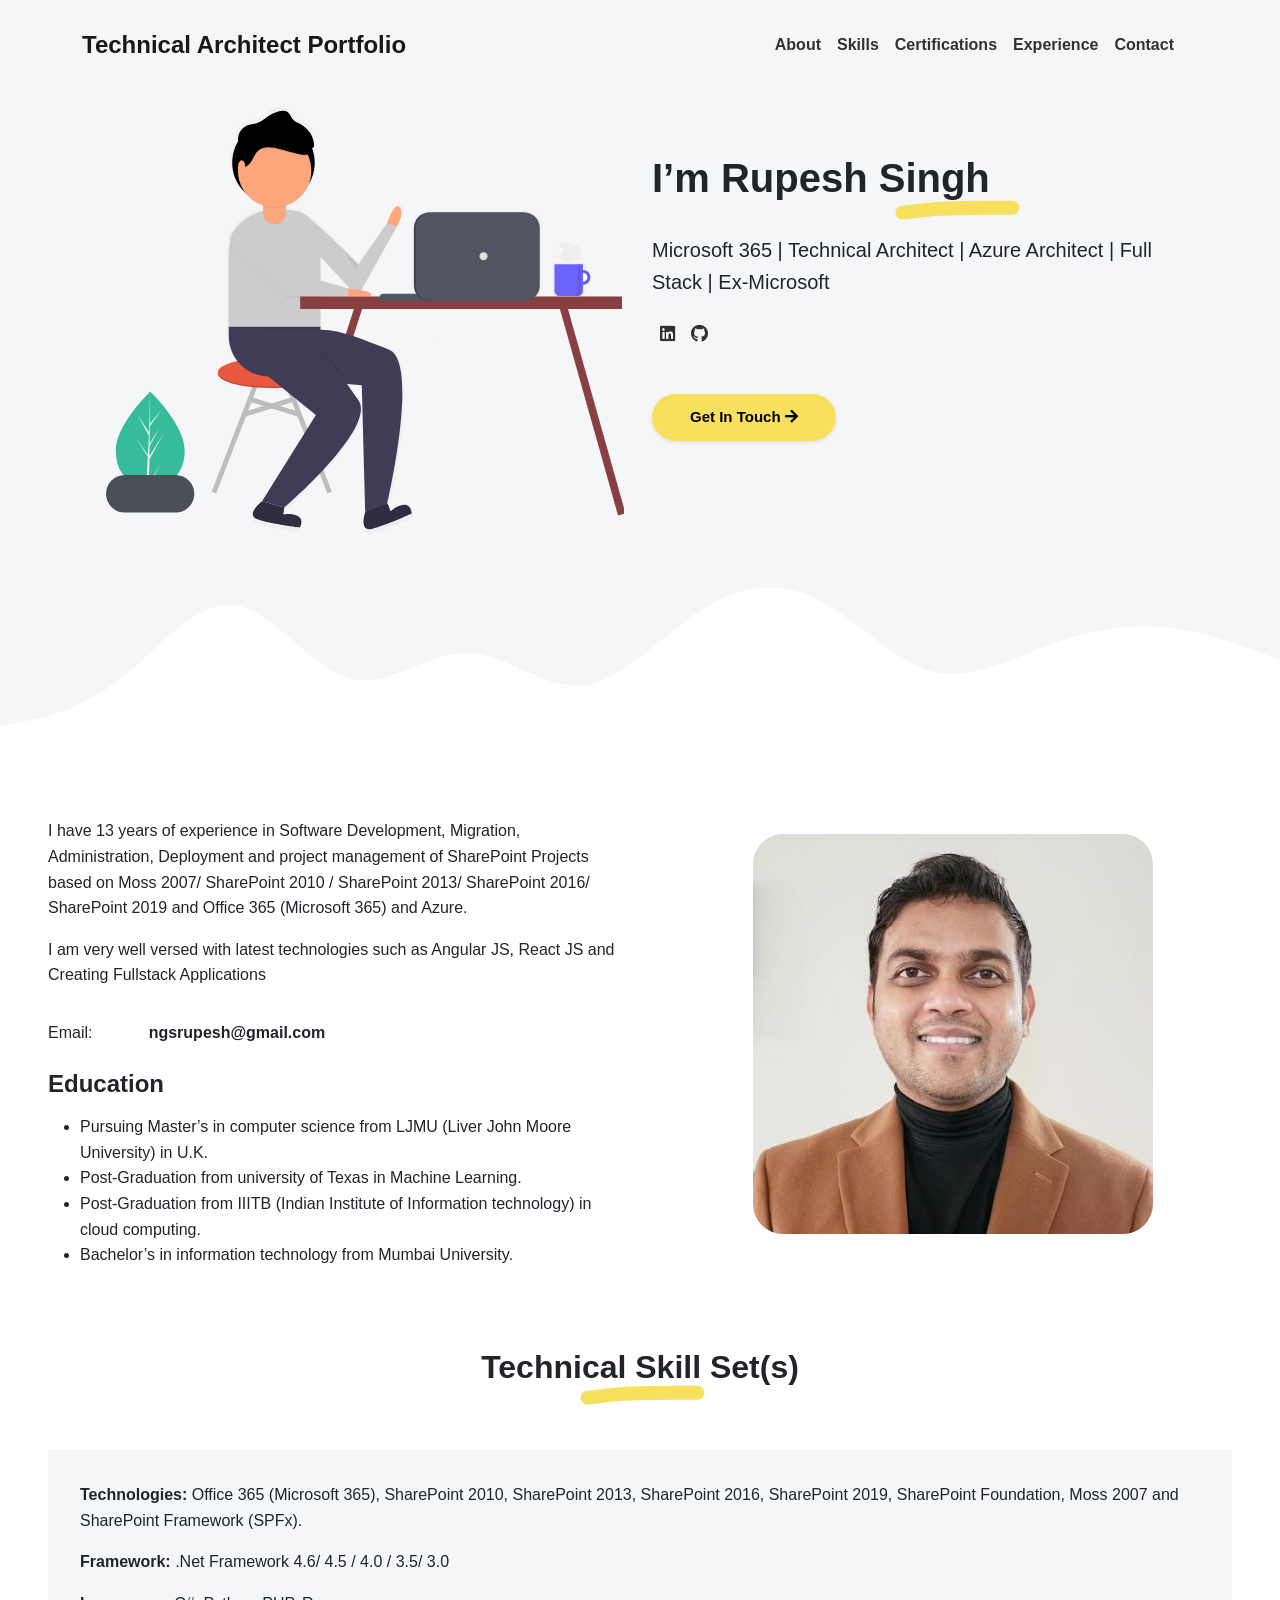
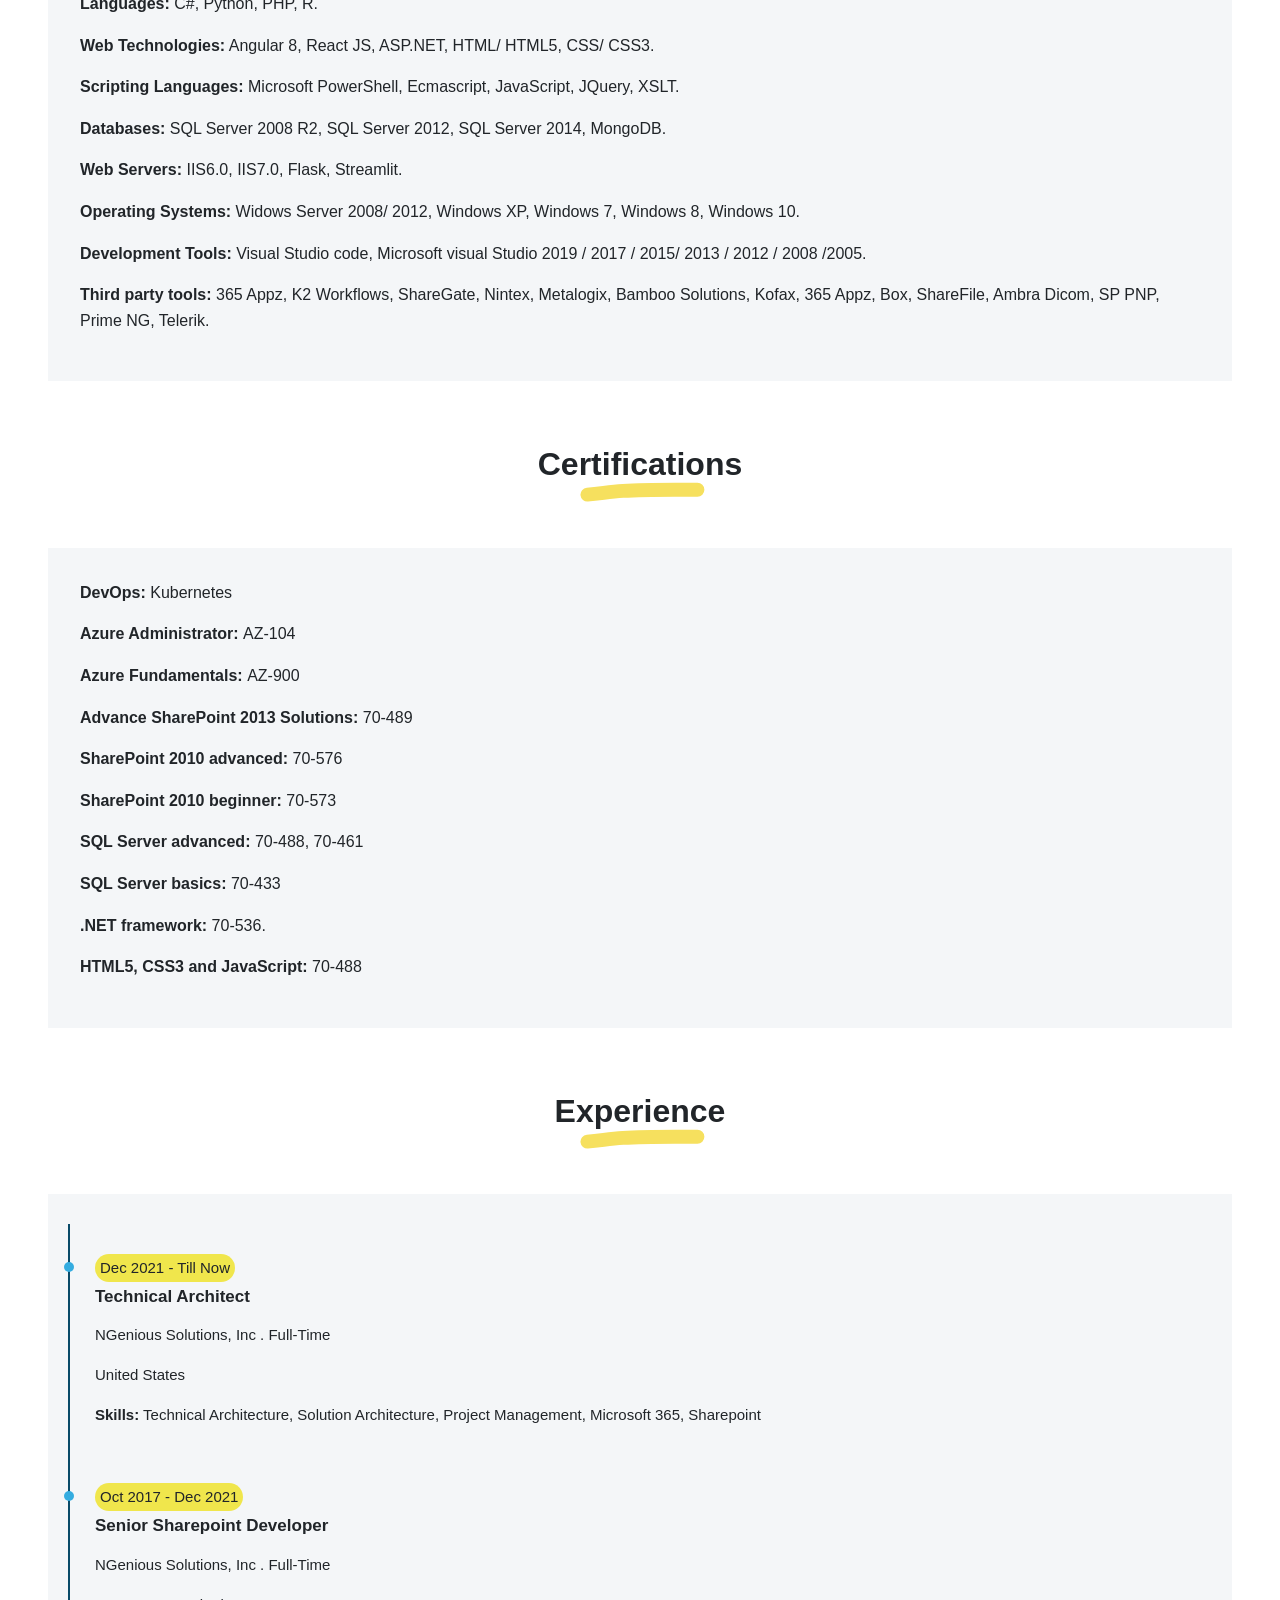
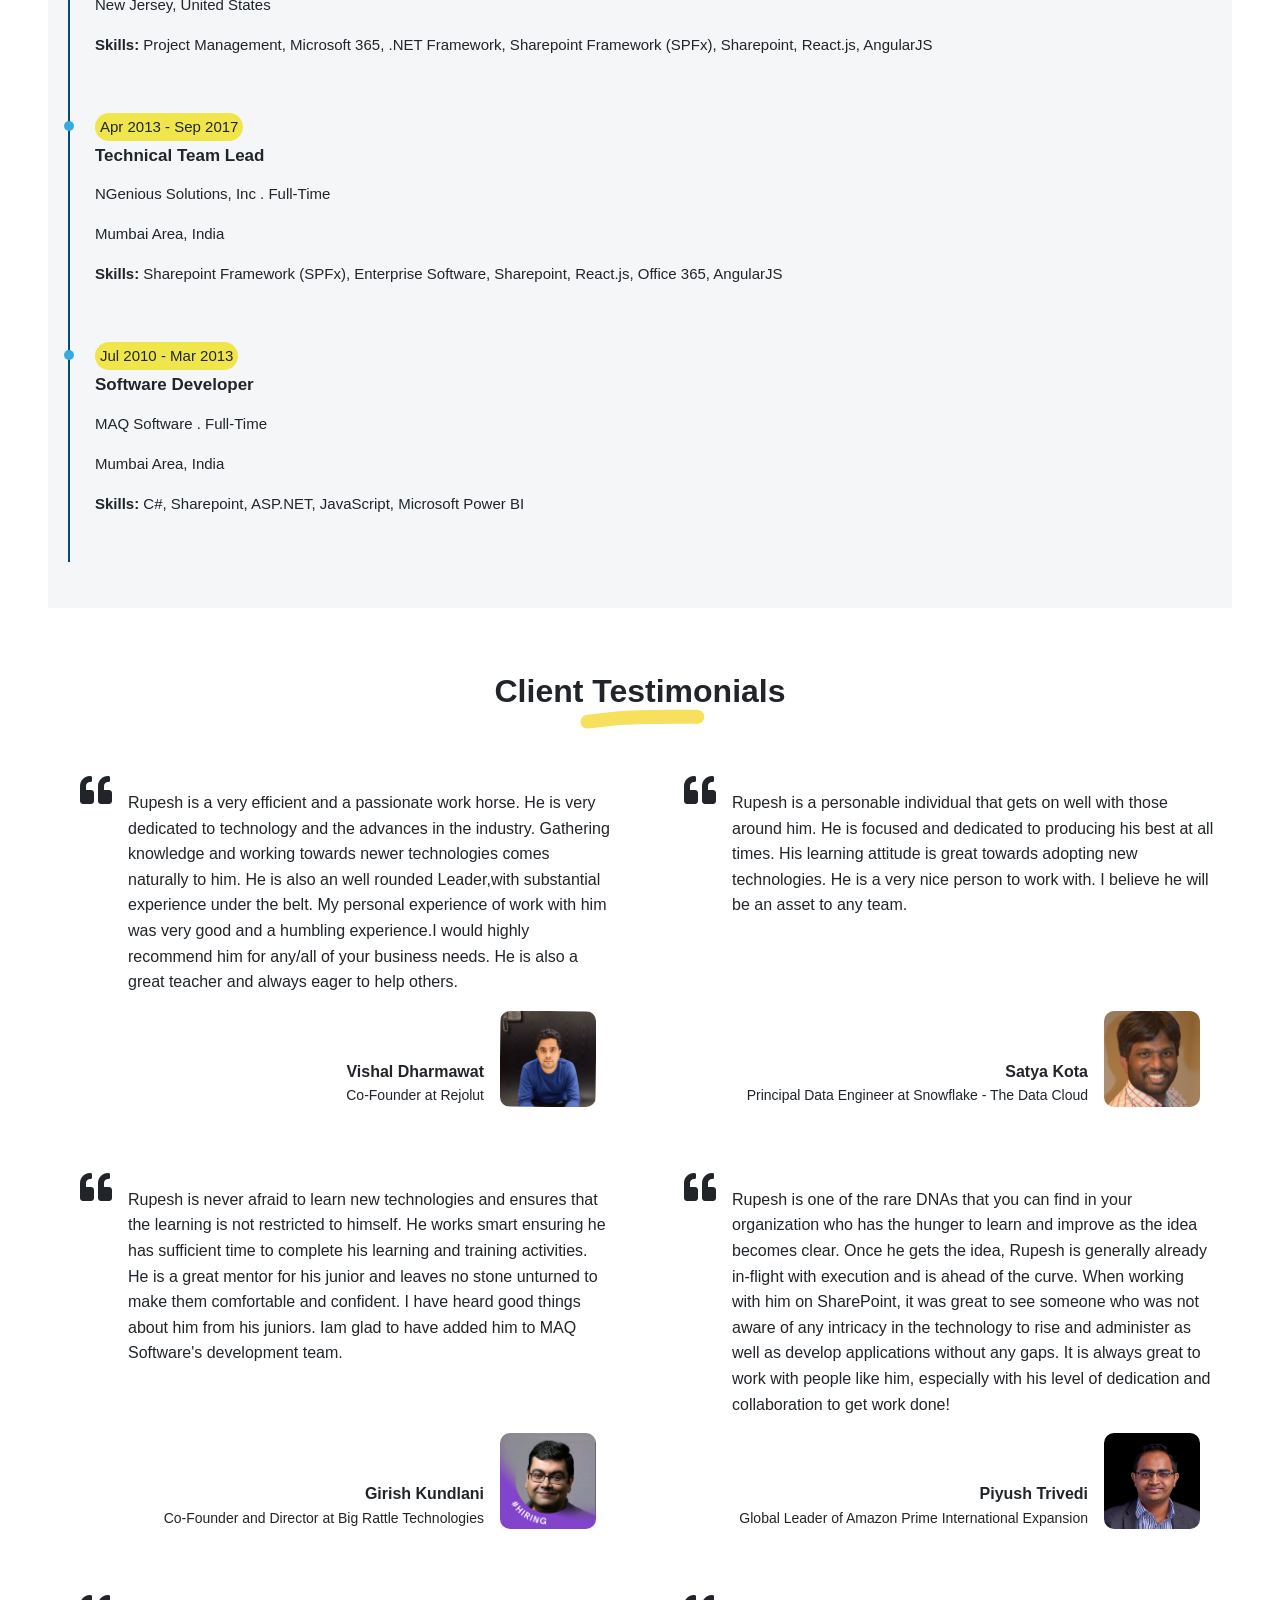
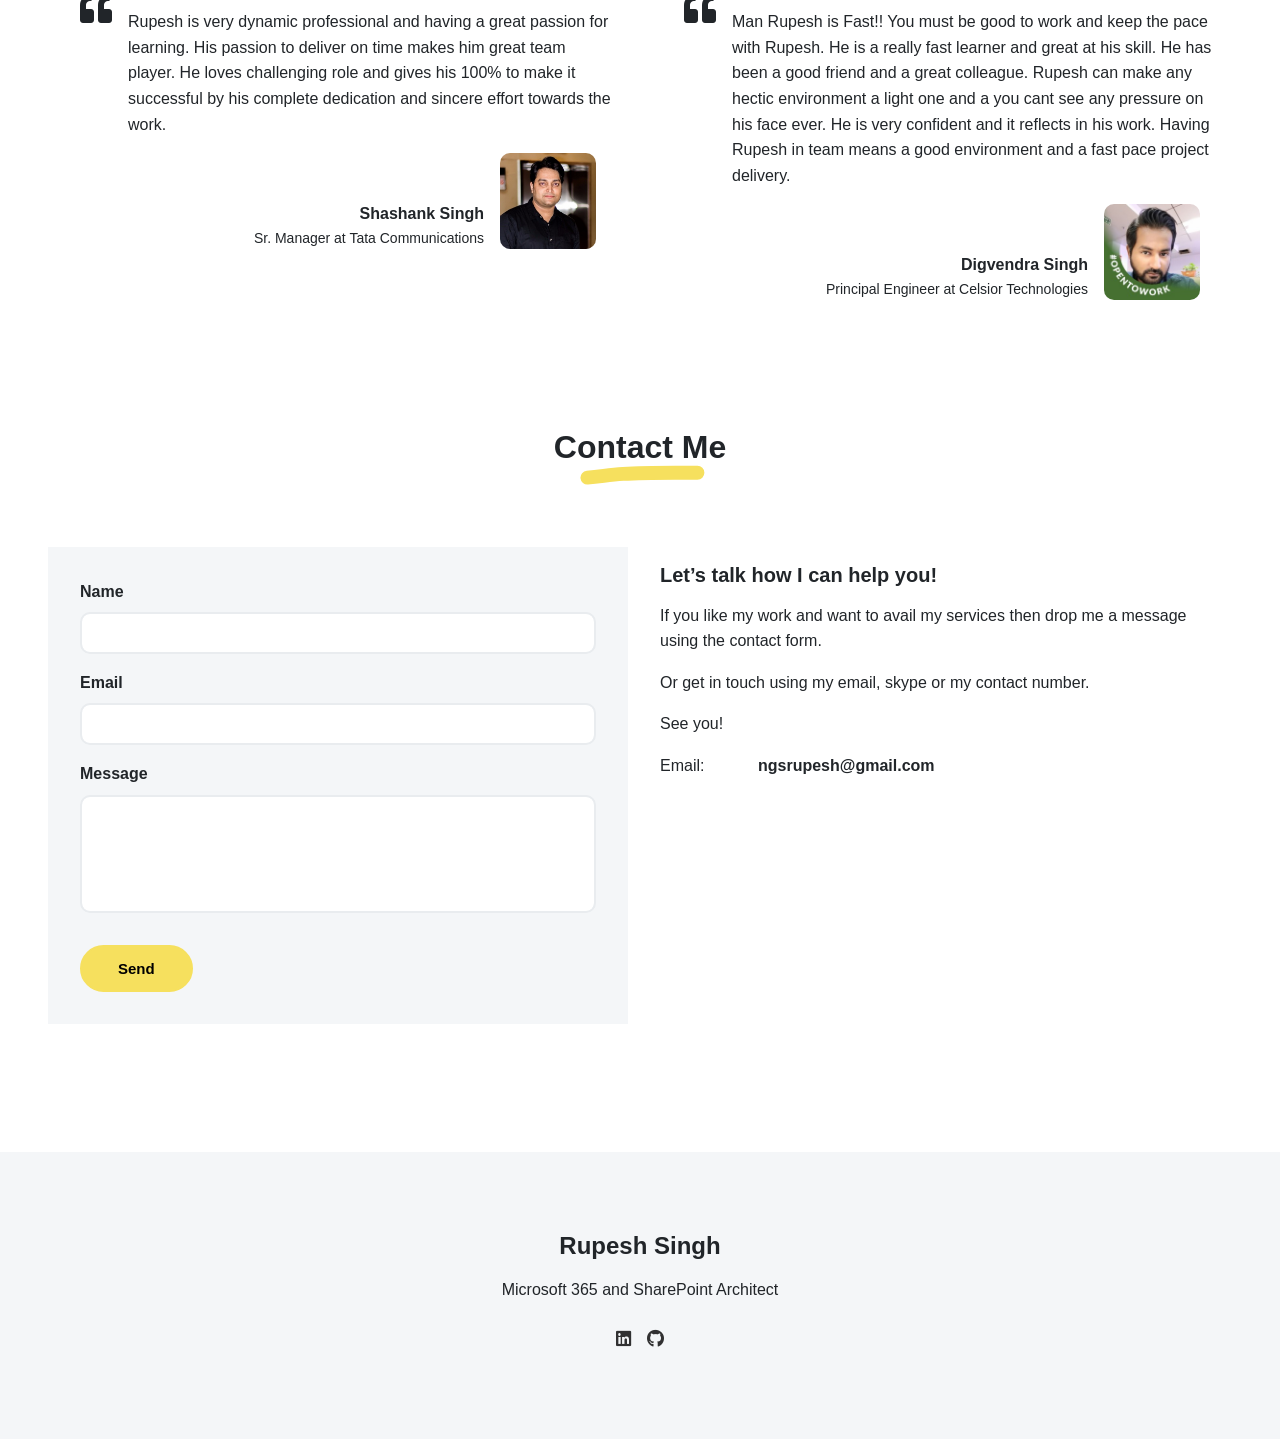
==== commit 5d78793a: "Update index.html" ====
--- a/index.html
+++ b/index.html
@@ -141,7 +141,7 @@
                             <strong>Databases:</strong> SQL Server 2008 R2, SQL Server 2012, SQL Server 2014, MongoDB.
                         </p>
                         <p>
-                            <strong>Web Servers:</strong> IIS6.0, IIS7.0.
+                            <strong>Web Servers:</strong> IIS6.0, IIS7.0, Flask, Streamlit.
                         </p>
                         <p>
                             <strong>Operating Systems:</strong> Widows Server 2008/ 2012, Windows XP, Windows 7, Windows
@@ -153,10 +153,7 @@
                             /
                             2015/
                             2013 / 2012 / 2008 /2005.
-                        </p>
-                        <p>
-                            <strong>Web Servers:</strong> Flask, Streamlit.
-                        </p>
+                        </p>                        
                         <p>
                             <strong>Third party tools:</strong> 365 Appz, K2 Workflows, ShareGate, Nintex, Metalogix,
                             Bamboo
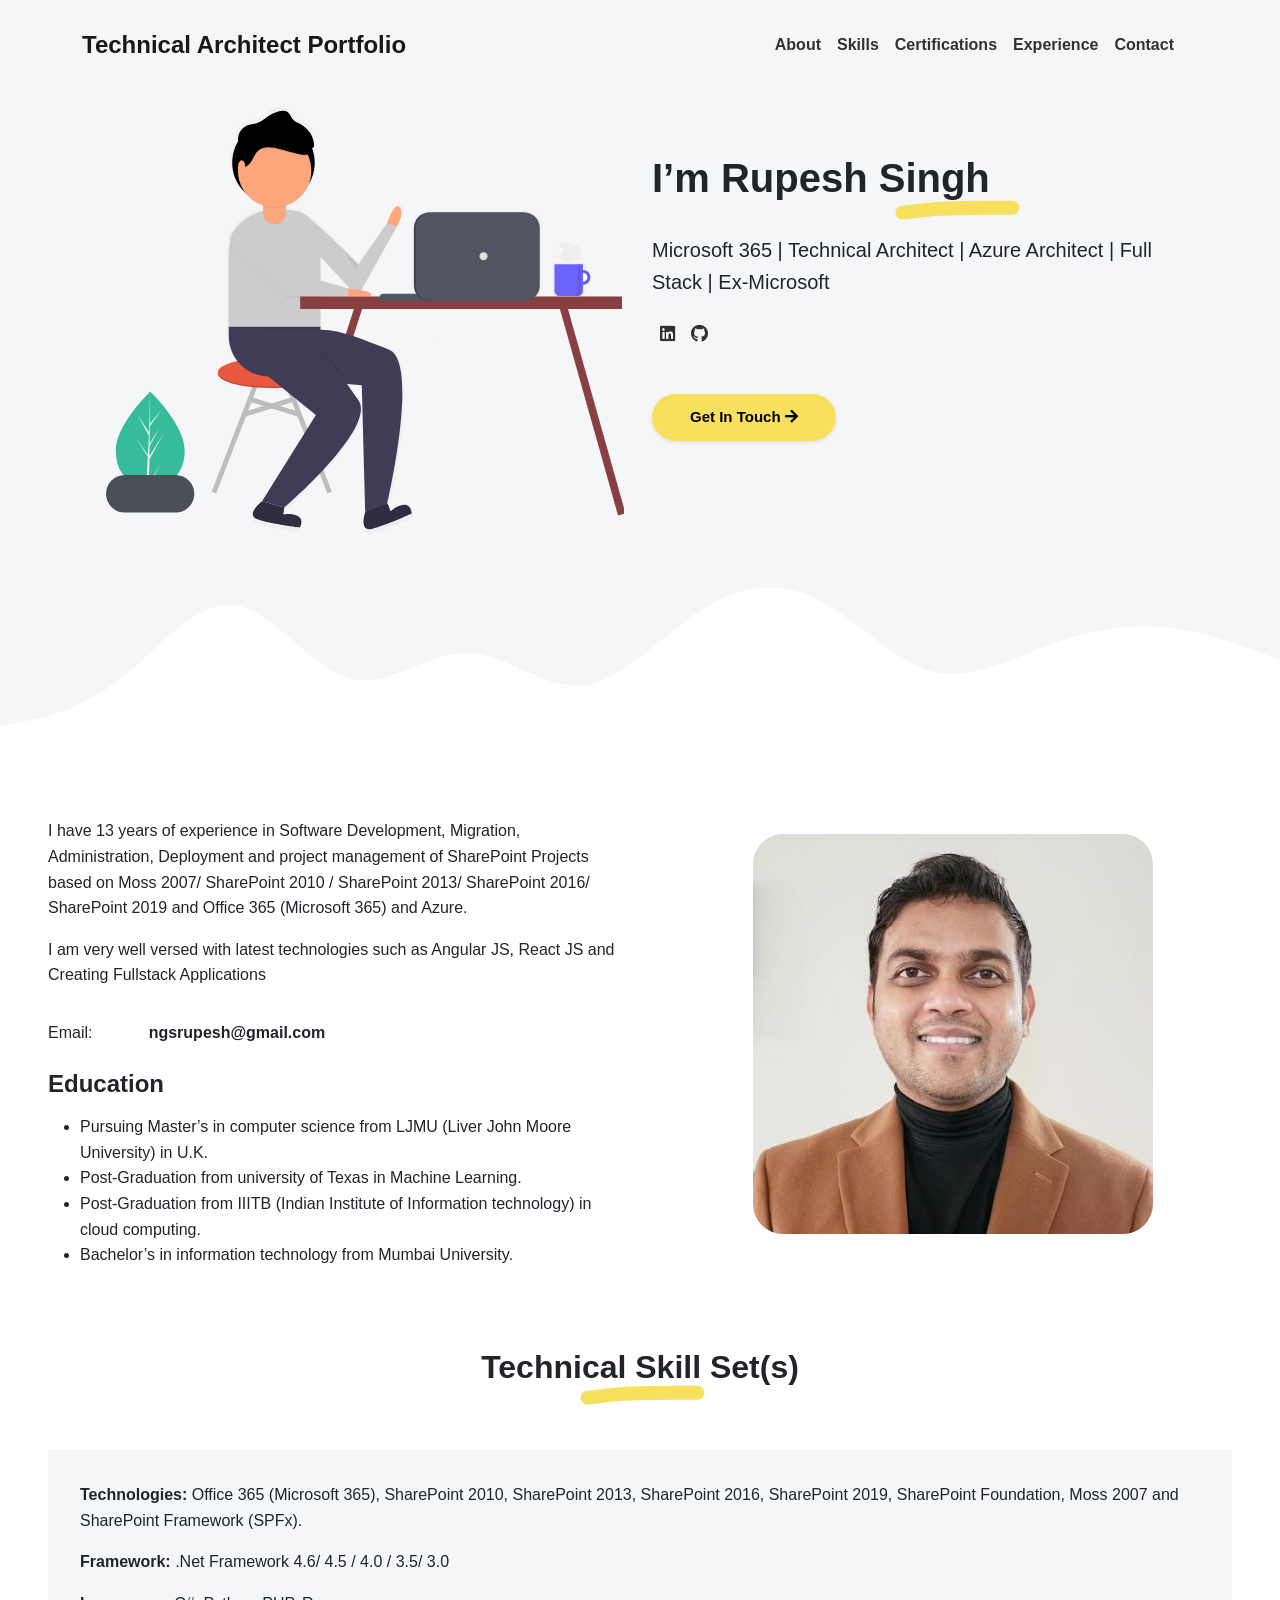
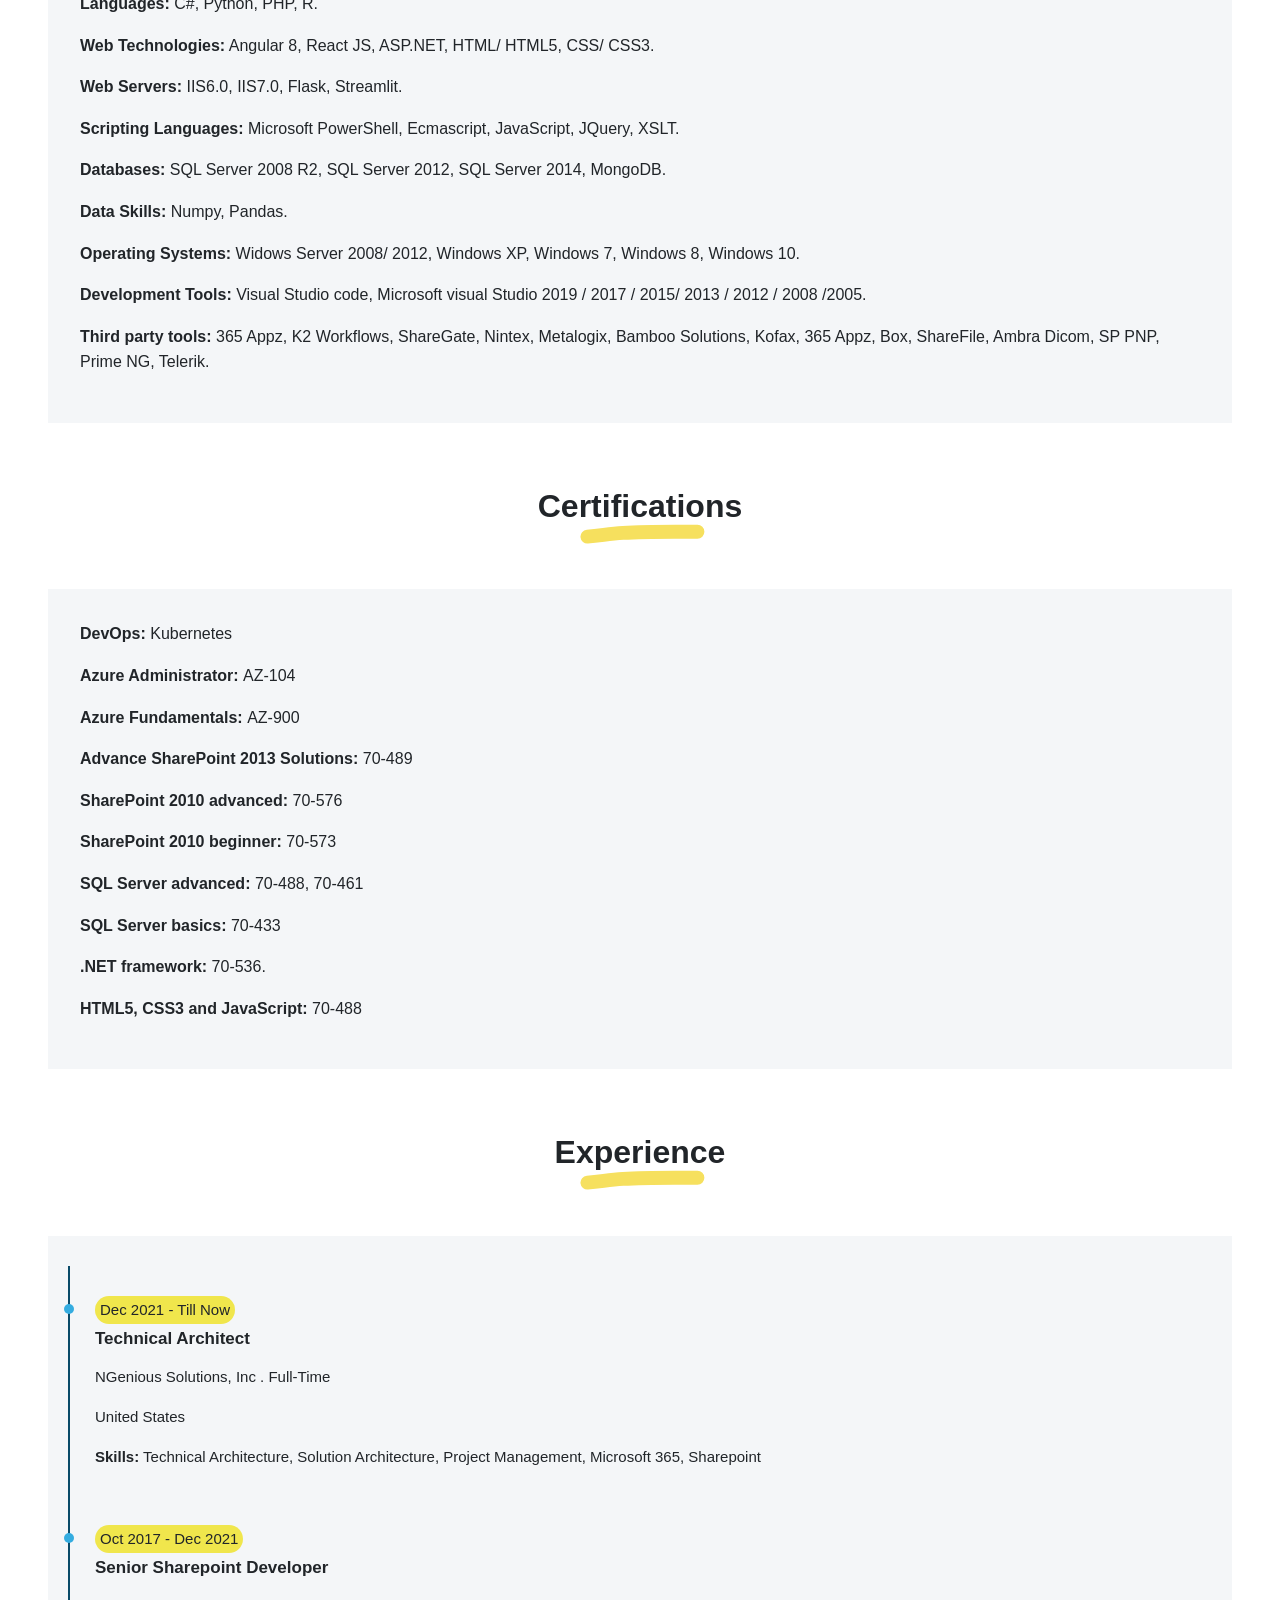
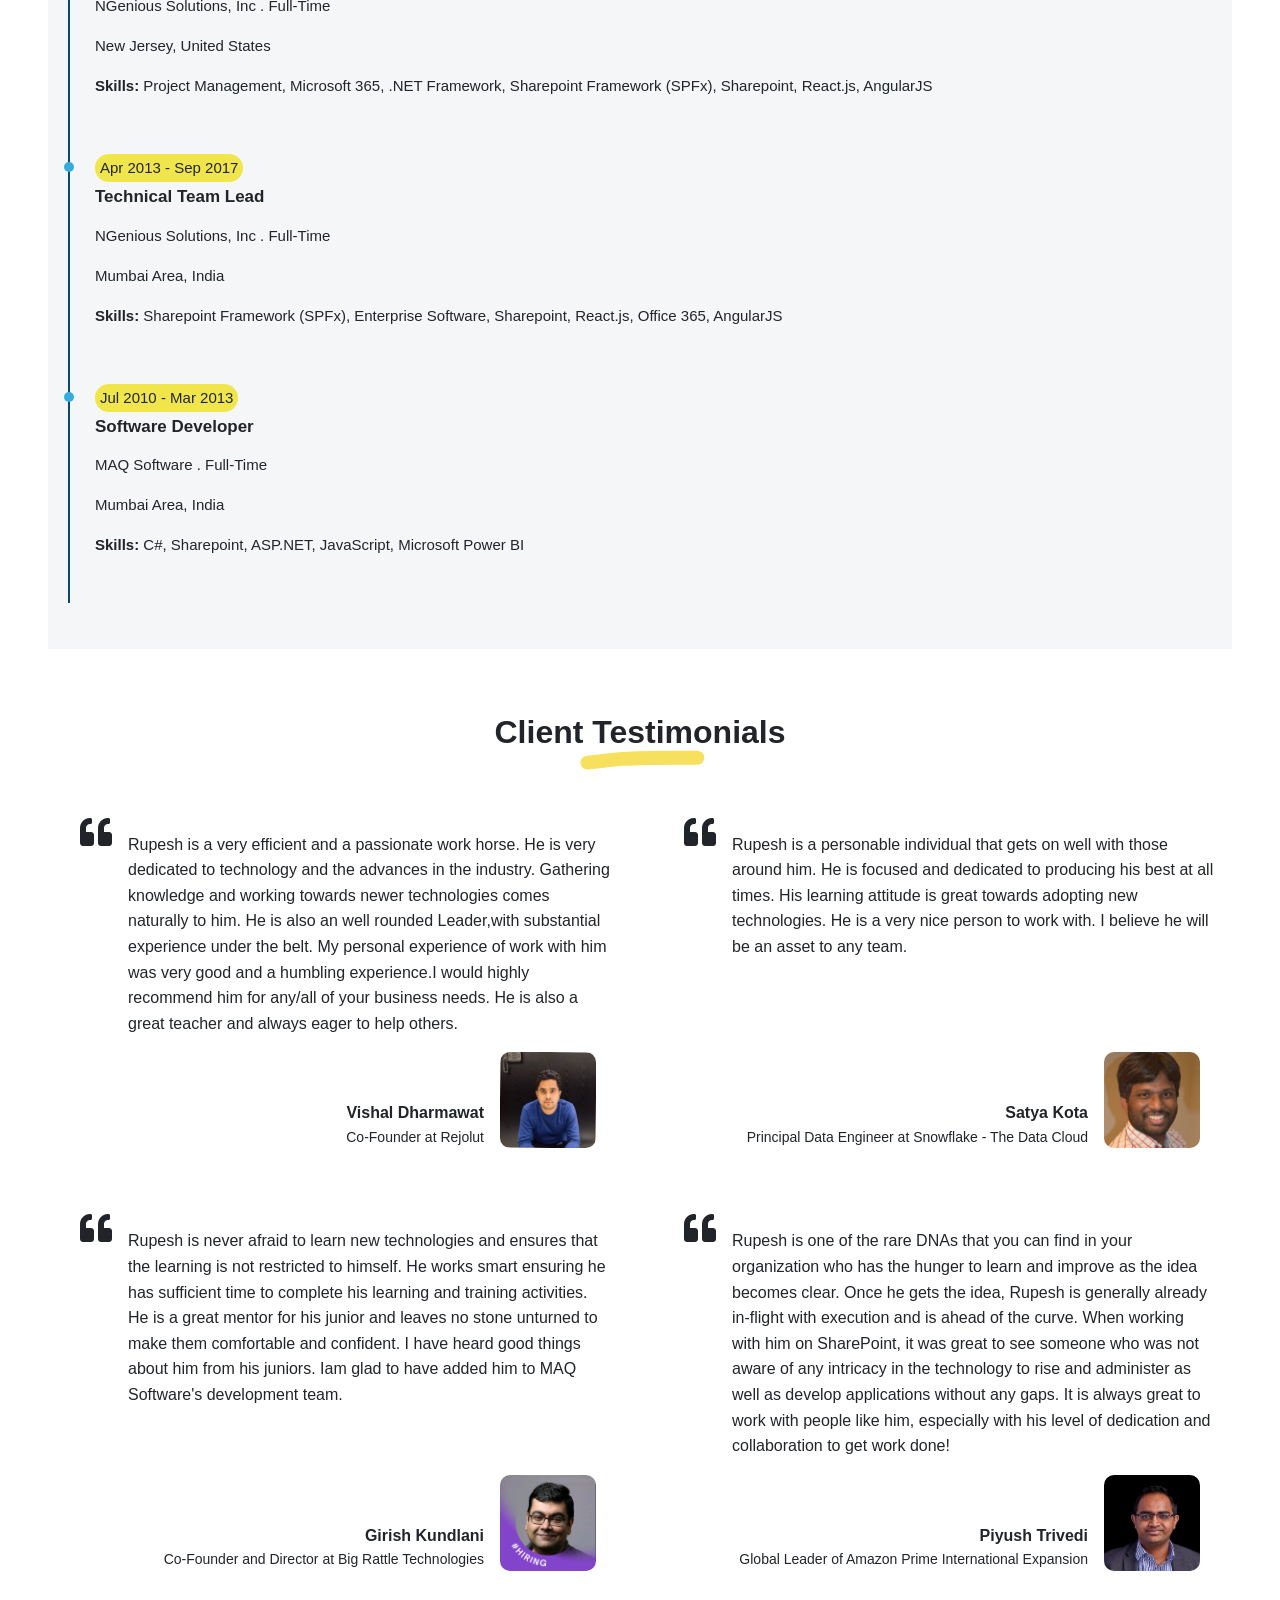
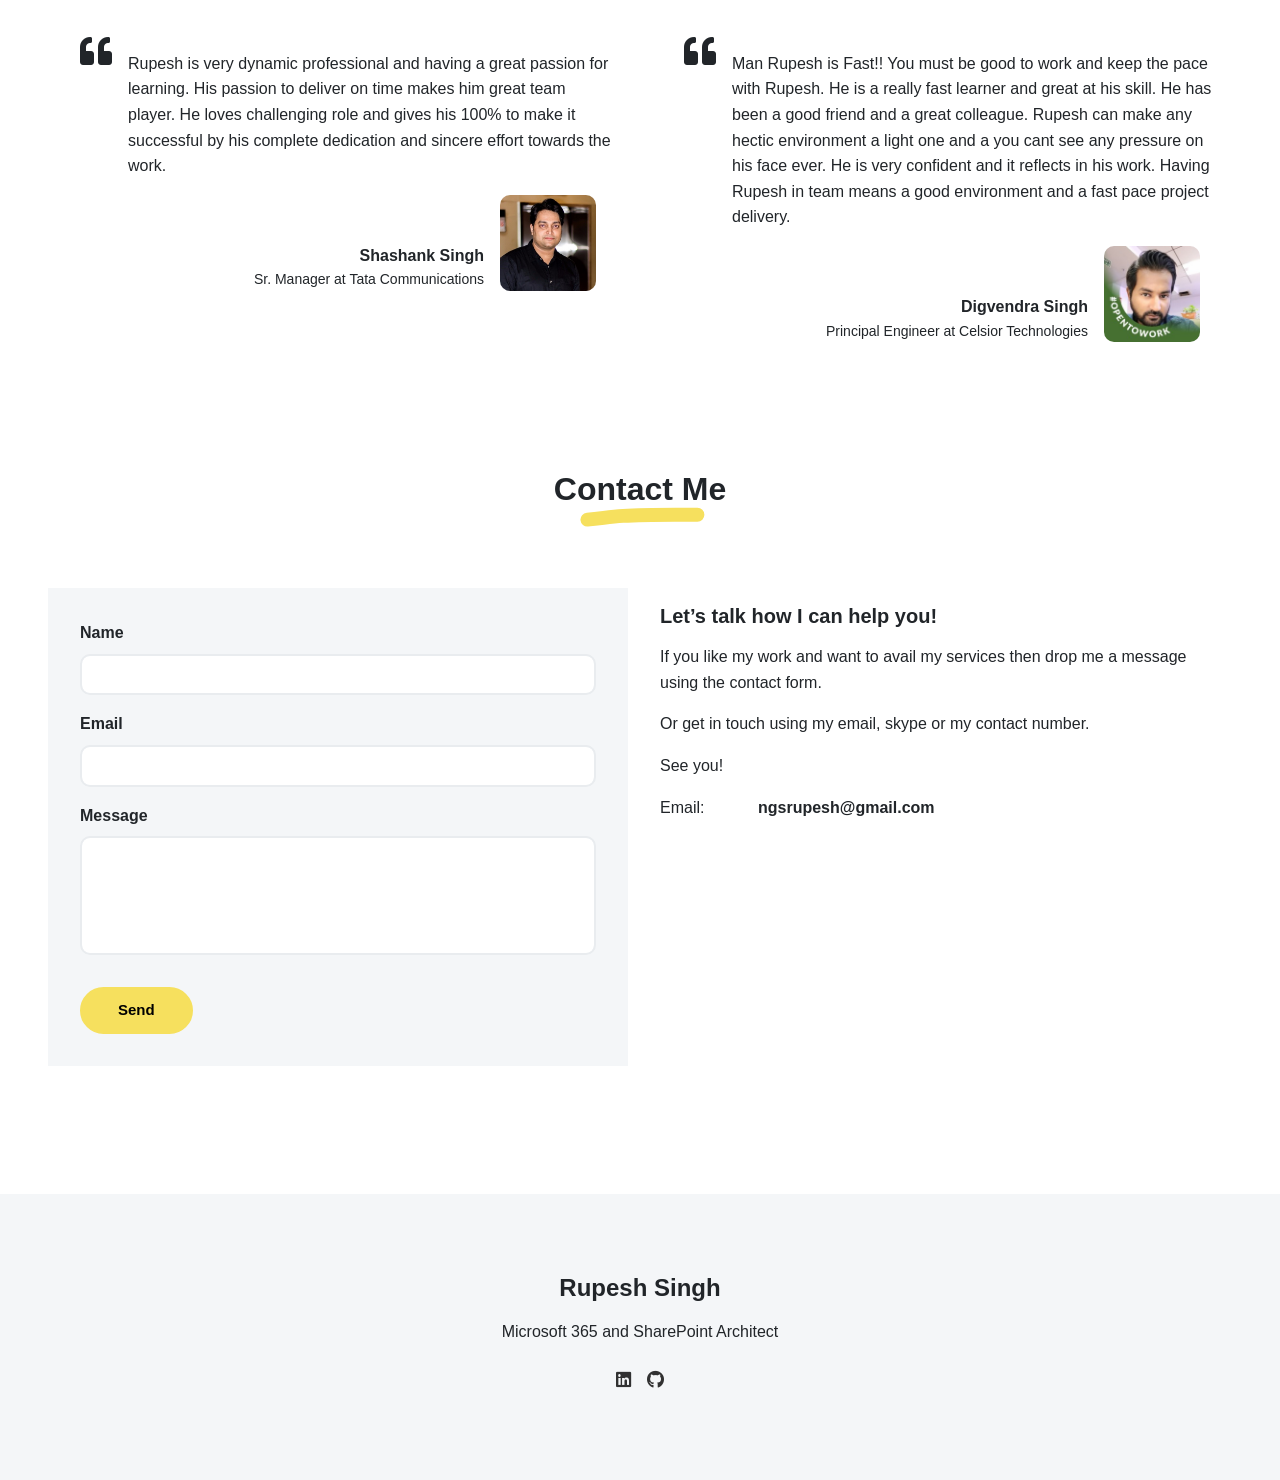
==== commit 5f204d48: "Update index.html" ====
--- a/index.html
+++ b/index.html
@@ -134,14 +134,17 @@
                             <strong>Web Technologies:</strong> Angular 8, React JS, ASP.NET, HTML/ HTML5, CSS/ CSS3.
                         </p>
                         <p>
+                            <strong>Web Servers:</strong> IIS6.0, IIS7.0, Flask, Streamlit.
+                        </p>
+                        <p>
                             <strong>Scripting Languages:</strong> Microsoft PowerShell, Ecmascript, JavaScript, JQuery,
                             XSLT.
                         </p>
                         <p>
                             <strong>Databases:</strong> SQL Server 2008 R2, SQL Server 2012, SQL Server 2014, MongoDB.
-                        </p>
-                        <p>
-                            <strong>Web Servers:</strong> IIS6.0, IIS7.0, Flask, Streamlit.
+                        </p>   
+                        <p>
+                            <strong>Data Skills:</strong> Numpy, Pandas.
                         </p>
                         <p>
                             <strong>Operating Systems:</strong> Widows Server 2008/ 2012, Windows XP, Windows 7, Windows
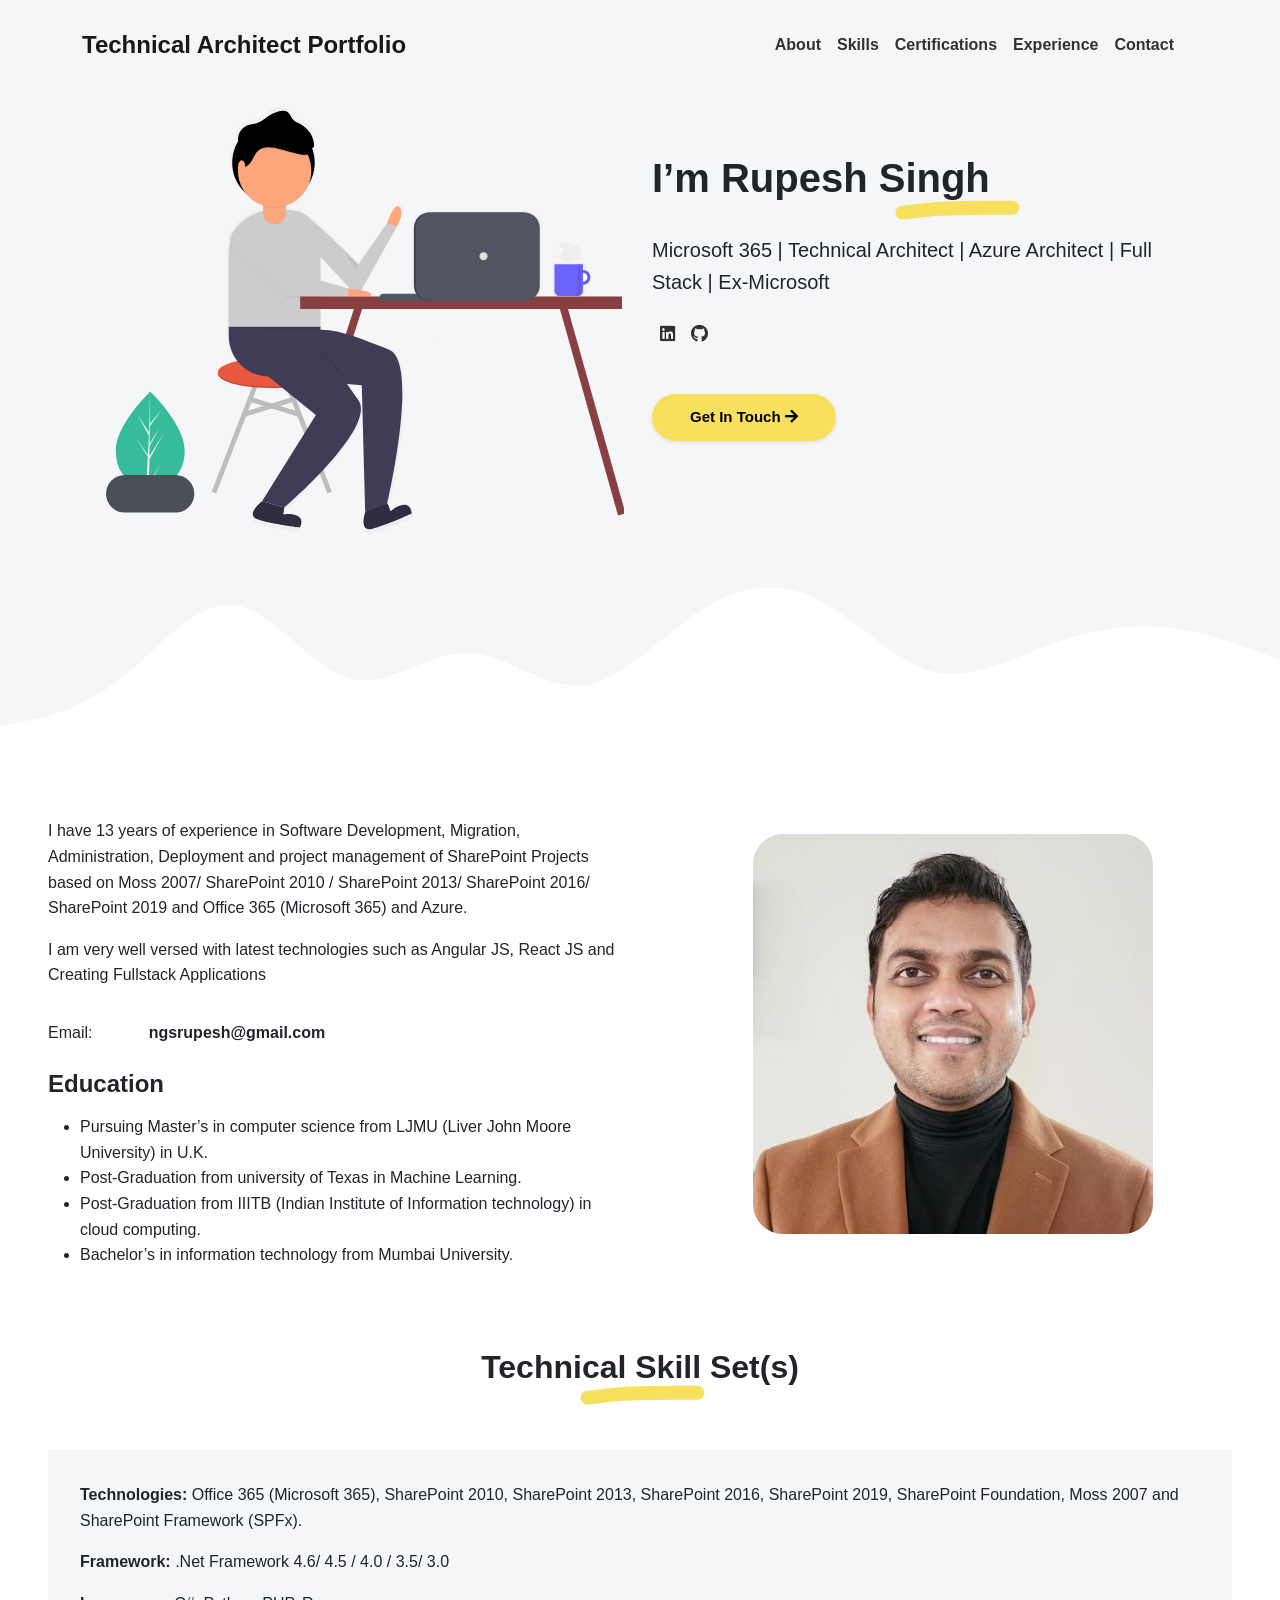
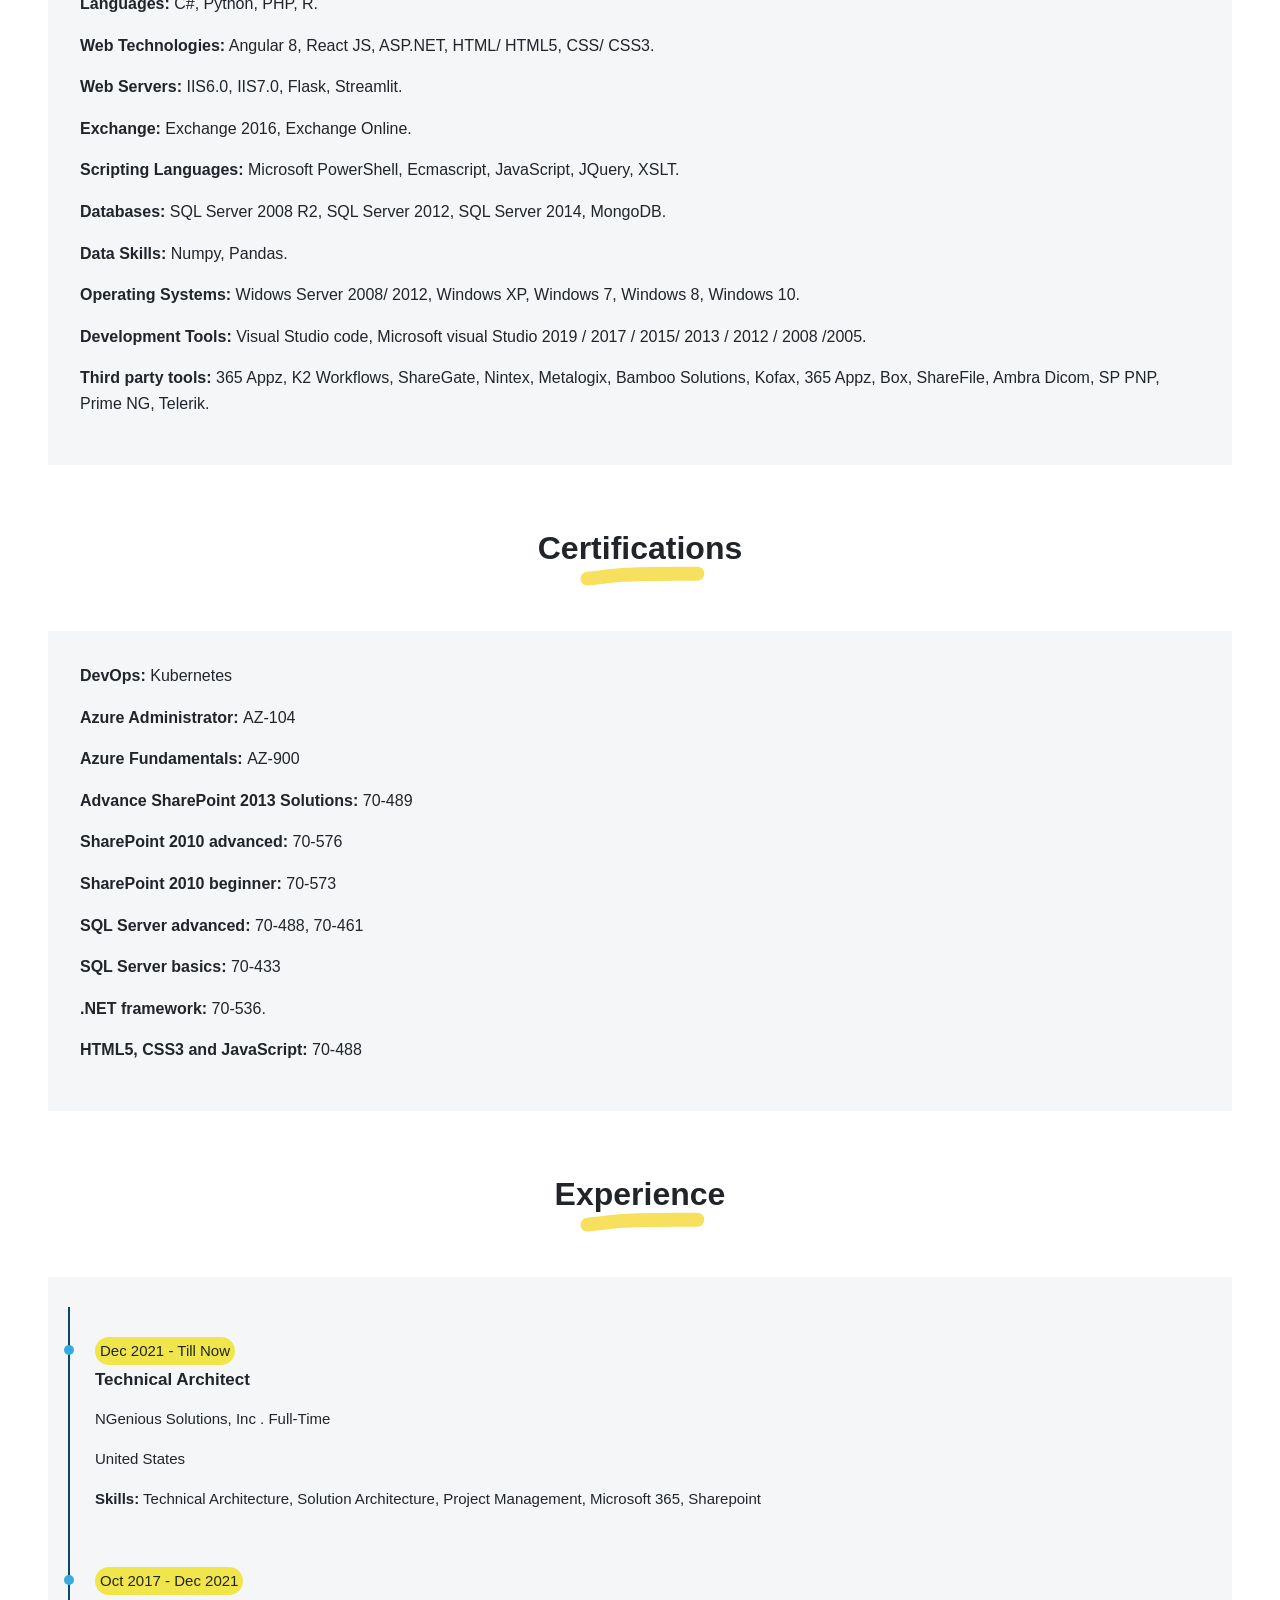
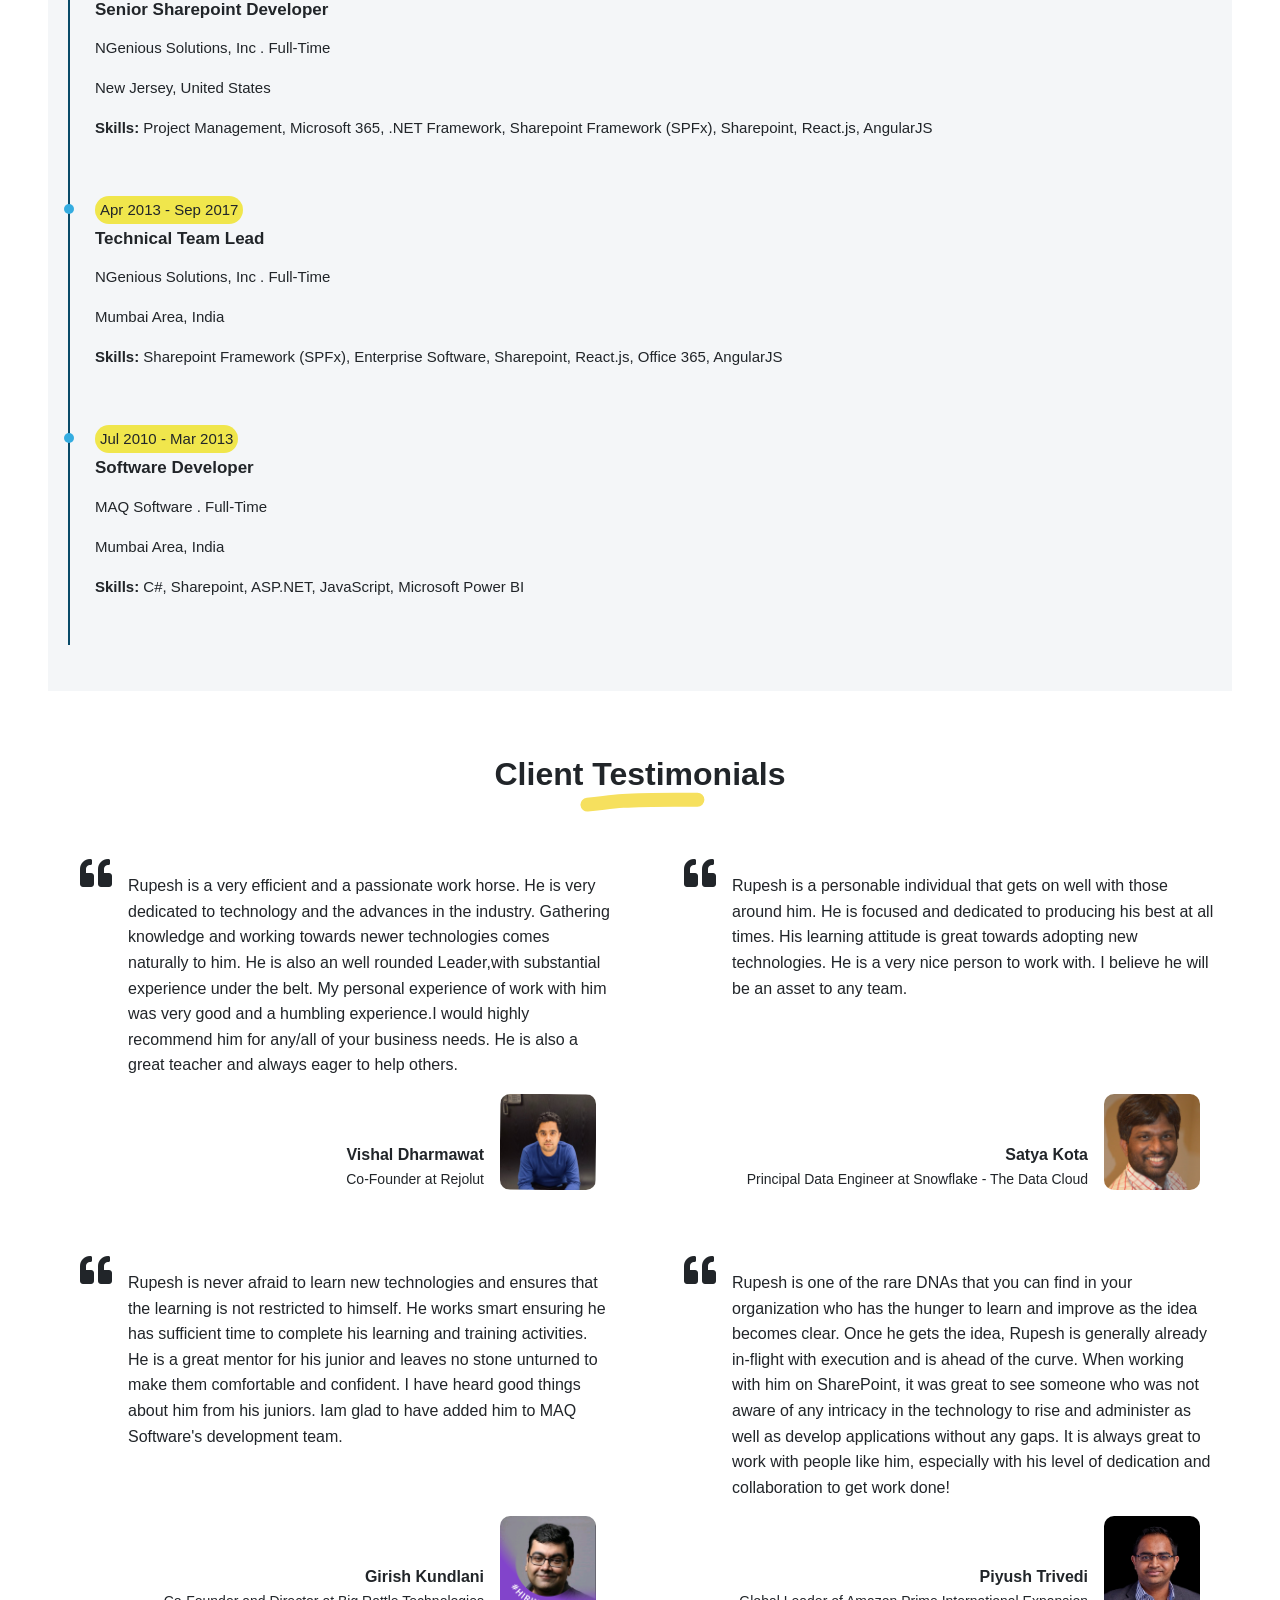
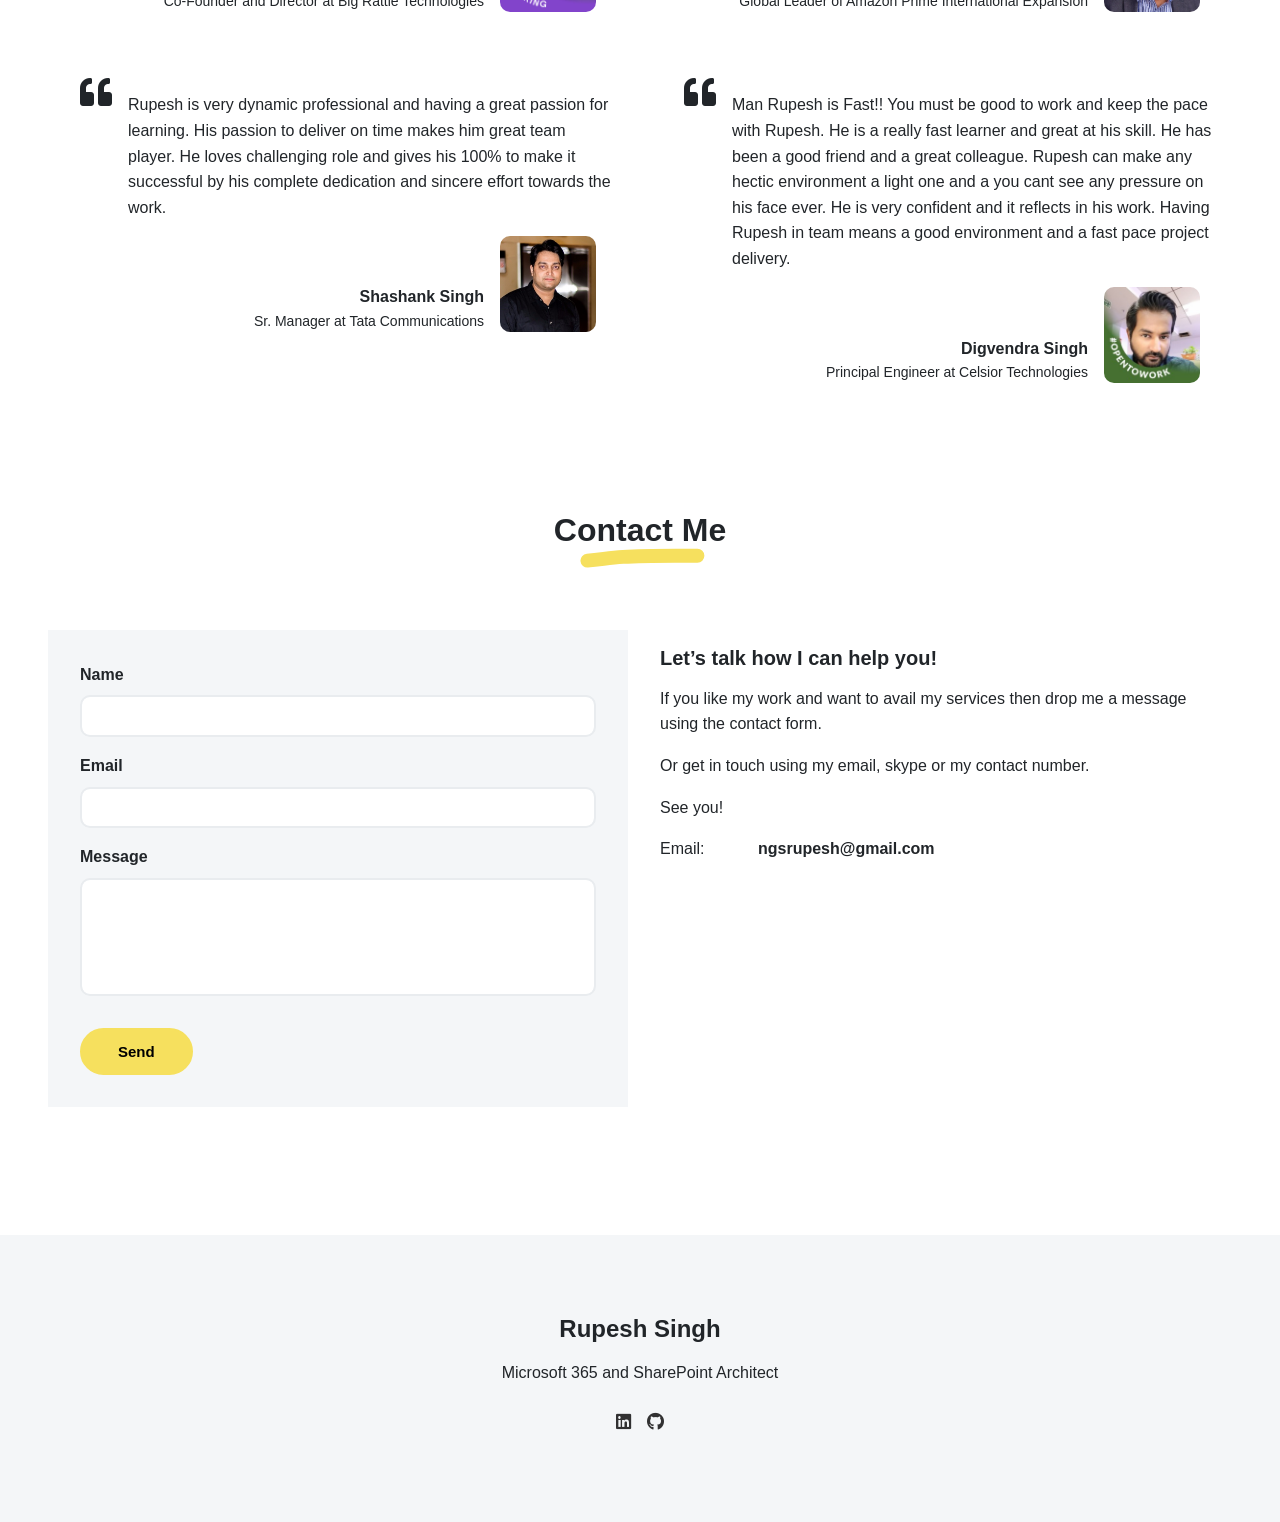
==== commit 7e088887: "Update index.html" ====
--- a/index.html
+++ b/index.html
@@ -137,6 +137,9 @@
                             <strong>Web Servers:</strong> IIS6.0, IIS7.0, Flask, Streamlit.
                         </p>
                         <p>
+                            <strong>Exchange:</strong> Exchange 2016, Exchange Online.
+                        </p>
+                        <p>
                             <strong>Scripting Languages:</strong> Microsoft PowerShell, Ecmascript, JavaScript, JQuery,
                             XSLT.
                         </p>
